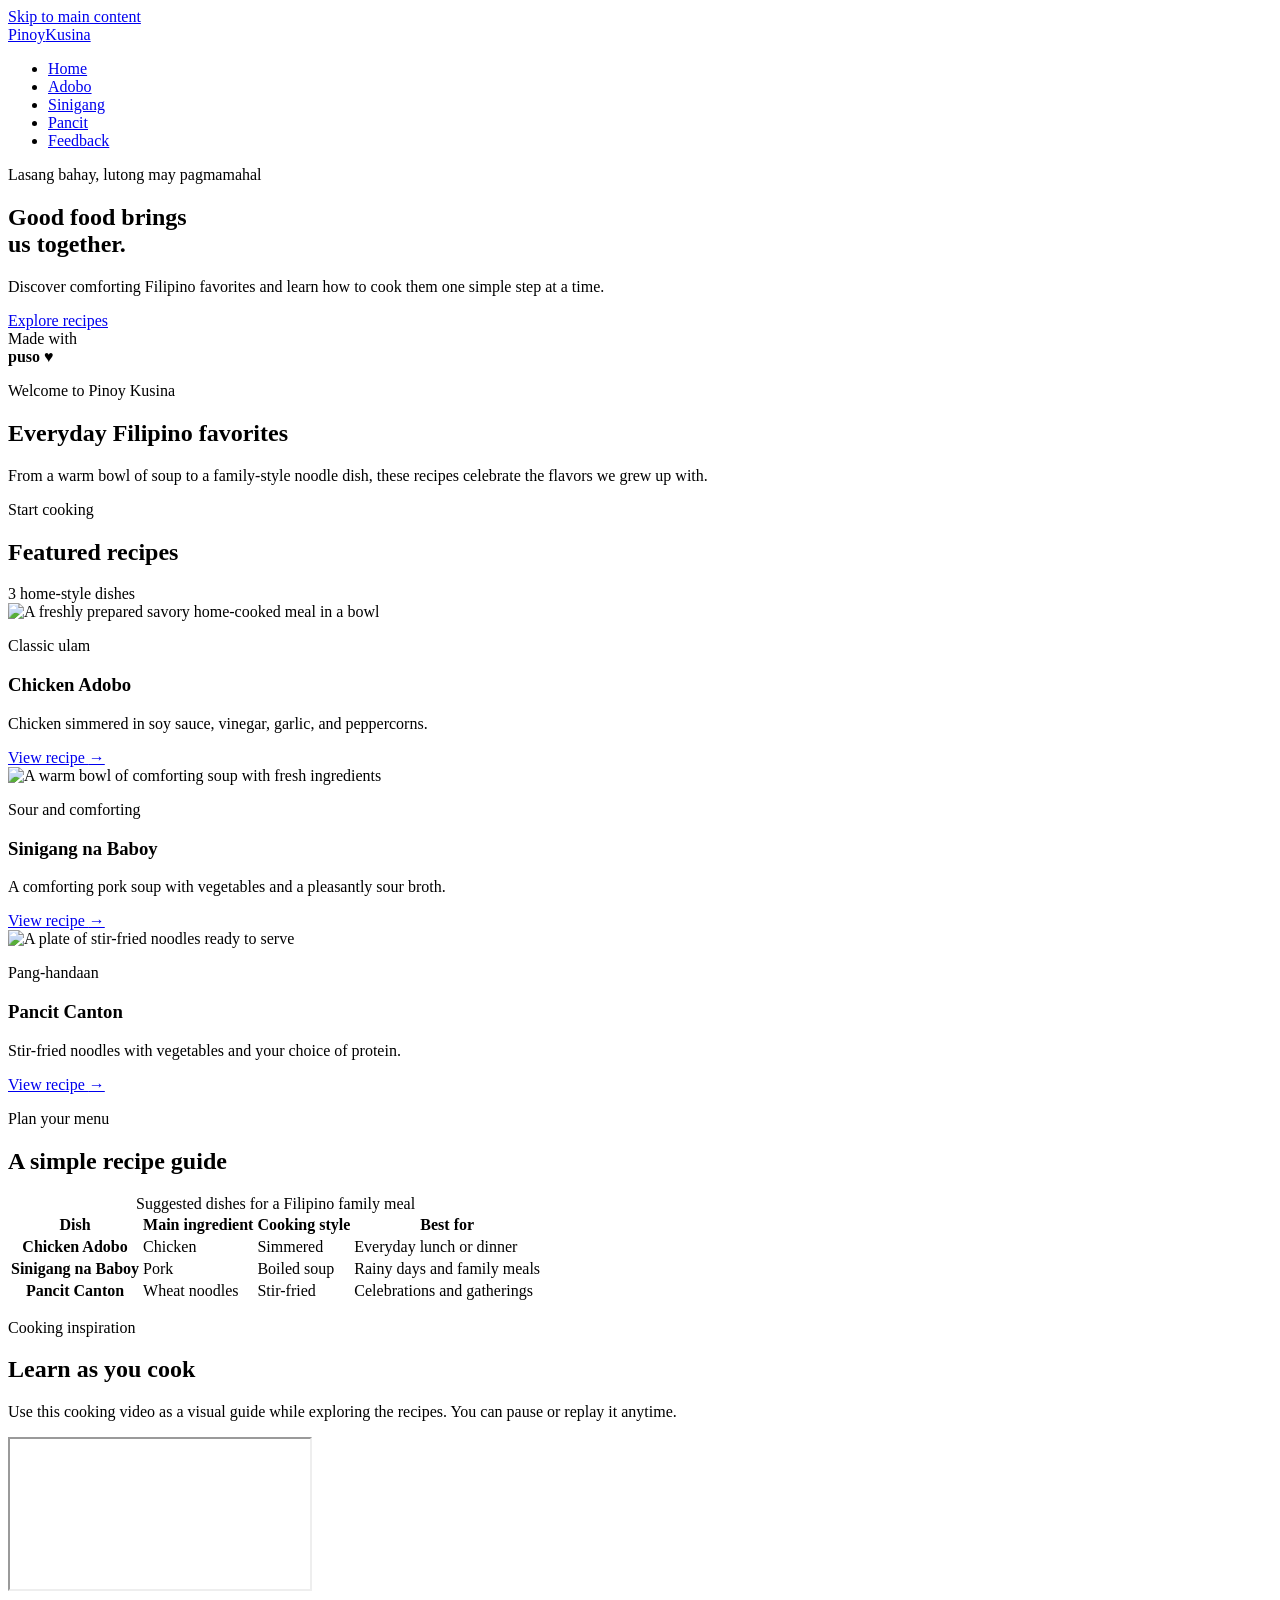
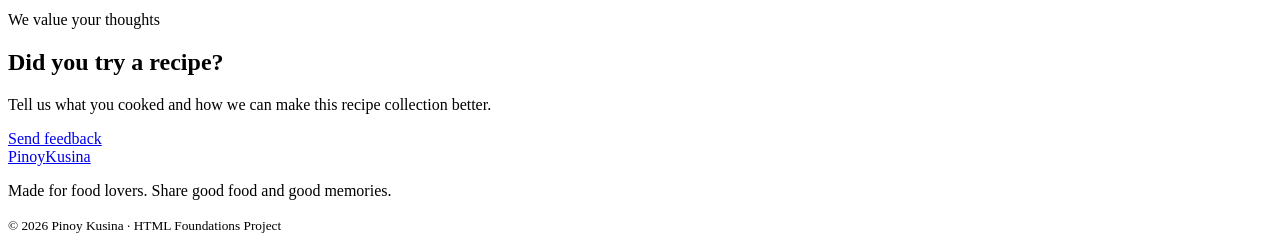
==== index.html @ 002c3630 "Build Filipino Recipes homepage" ====
<!DOCTYPE html>
<html lang="en">
<head>
  <meta charset="UTF-8">
  <meta name="viewport" content="width=device-width, initial-scale=1.0">
  <meta name="description" content="Explore simple Filipino recipes, cooking tips, and meals to share with family.">
  <title>Pinoy Kusina | Filipino Recipes</title>
  <link rel="stylesheet" href="styles.css">
</head>
<body>
  <a class="skip-link" href="#main-content">Skip to main content</a>
  <header class="site-header">
    <div class="header-inner">
      <a class="brand" href="index.html" aria-label="Pinoy Kusina home">Pinoy<span>Kusina</span></a>
      <nav aria-label="Main navigation">
        <ul class="nav-list">
          <li><a aria-current="page" href="index.html">Home</a></li>
          <li><a href="recipes/chicken-adobo.html">Adobo</a></li>
          <li><a href="recipes/sinigang.html">Sinigang</a></li>
          <li><a href="recipes/pancit-canton.html">Pancit</a></li>
          <li><a href="feedback.html">Feedback</a></li>
        </ul>
      </nav>
    </div>
  </header>

  <main id="main-content">
    <section class="hero">
      <div class="hero-content">
        <p class="eyebrow">Lasang bahay, lutong may pagmamahal</p>
        <h1>Good food brings<br>us <span>together.</span></h1>
        <p>Discover comforting Filipino favorites and learn how to cook them one simple step at a time.</p>
        <a class="button" href="#recipes">Explore recipes</a>
      </div>
      <div class="hero-note" aria-label="A little reminder">Made with<br><strong> puso ♥</strong></div>
    </section>

    <section class="section intro">
      <p class="eyebrow">Welcome to Pinoy Kusina</p>
      <h2>Everyday Filipino favorites</h2>
      <p class="section-lead">From a warm bowl of soup to a family-style noodle dish, these recipes celebrate the flavors we grew up with.</p>
    </section>

    <section class="section recipe-section" id="recipes">
      <div class="section-heading">
        <div><p class="eyebrow">Start cooking</p><h2>Featured recipes</h2></div>
        <span class="small-note">3 home-style dishes</span>
      </div>
      <div class="recipe-grid">
        <article class="recipe-card">
          <img src="https://images.unsplash.com/photo-1547592180-85f173990554?auto=format&fit=crop&w=900&q=85" alt="A freshly prepared savory home-cooked meal in a bowl">
          <div class="card-body"><p class="card-tag">Classic ulam</p><h3>Chicken Adobo</h3><p>Chicken simmered in soy sauce, vinegar, garlic, and peppercorns.</p><a class="text-link" href="recipes/chicken-adobo.html">View recipe <span aria-hidden="true">→</span></a></div>
        </article>
        <article class="recipe-card">
          <img src="https://images.unsplash.com/photo-1547592180-86f5b5b6e8c5?auto=format&fit=crop&w=900&q=85" alt="A warm bowl of comforting soup with fresh ingredients">
          <div class="card-body"><p class="card-tag">Sour and comforting</p><h3>Sinigang na Baboy</h3><p>A comforting pork soup with vegetables and a pleasantly sour broth.</p><a class="text-link" href="recipes/sinigang.html">View recipe <span aria-hidden="true">→</span></a></div>
        </article>
        <article class="recipe-card">
          <img src="https://images.unsplash.com/photo-1569718212165-3a8278d5f624?auto=format&fit=crop&w=900&q=85" alt="A plate of stir-fried noodles ready to serve">
          <div class="card-body"><p class="card-tag">Pang-handaan</p><h3>Pancit Canton</h3><p>Stir-fried noodles with vegetables and your choice of protein.</p><a class="text-link" href="recipes/pancit-canton.html">View recipe <span aria-hidden="true">→</span></a></div>
        </article>
      </div>
    </section>

    <section class="section meal-plan">
      <div class="section-heading"><div><p class="eyebrow">Plan your menu</p><h2>A simple recipe guide</h2></div></div>
      <div class="table-wrap">
        <table>
          <caption>Suggested dishes for a Filipino family meal</caption>
          <thead><tr><th scope="col">Dish</th><th scope="col">Main ingredient</th><th scope="col">Cooking style</th><th scope="col">Best for</th></tr></thead>
          <tbody>
            <tr><th scope="row">Chicken Adobo</th><td>Chicken</td><td>Simmered</td><td>Everyday lunch or dinner</td></tr>
            <tr><th scope="row">Sinigang na Baboy</th><td>Pork</td><td>Boiled soup</td><td>Rainy days and family meals</td></tr>
            <tr><th scope="row">Pancit Canton</th><td>Wheat noodles</td><td>Stir-fried</td><td>Celebrations and gatherings</td></tr>
          </tbody>
        </table>
      </div>
    </section>

    <section class="section video-section">
      <div><p class="eyebrow">Cooking inspiration</p><h2>Learn as you cook</h2><p class="section-lead">Use this cooking video as a visual guide while exploring the recipes. You can pause or replay it anytime.</p></div>
      <div class="video-frame">
        <iframe src="https://www.youtube-nocookie.com/embed/2s5Q6W8n7J0" title="Filipino home cooking video" loading="lazy" referrerpolicy="strict-origin-when-cross-origin" allow="accelerometer; autoplay; clipboard-write; encrypted-media; gyroscope; picture-in-picture; web-share" allowfullscreen></iframe>
      </div>
    </section>

    <section class="feedback-banner">
      <div><p class="eyebrow">We value your thoughts</p><h2>Did you try a recipe?</h2><p>Tell us what you cooked and how we can make this recipe collection better.</p></div>
      <a class="button button-light" href="feedback.html">Send feedback</a>
    </section>
  </main>

  <footer class="site-footer"><a class="brand brand-footer" href="index.html">Pinoy<span>Kusina</span></a><p>Made for food lovers. Share good food and good memories.</p><small>© 2026 Pinoy Kusina · HTML Foundations Project</small></footer>
</body>
</html>
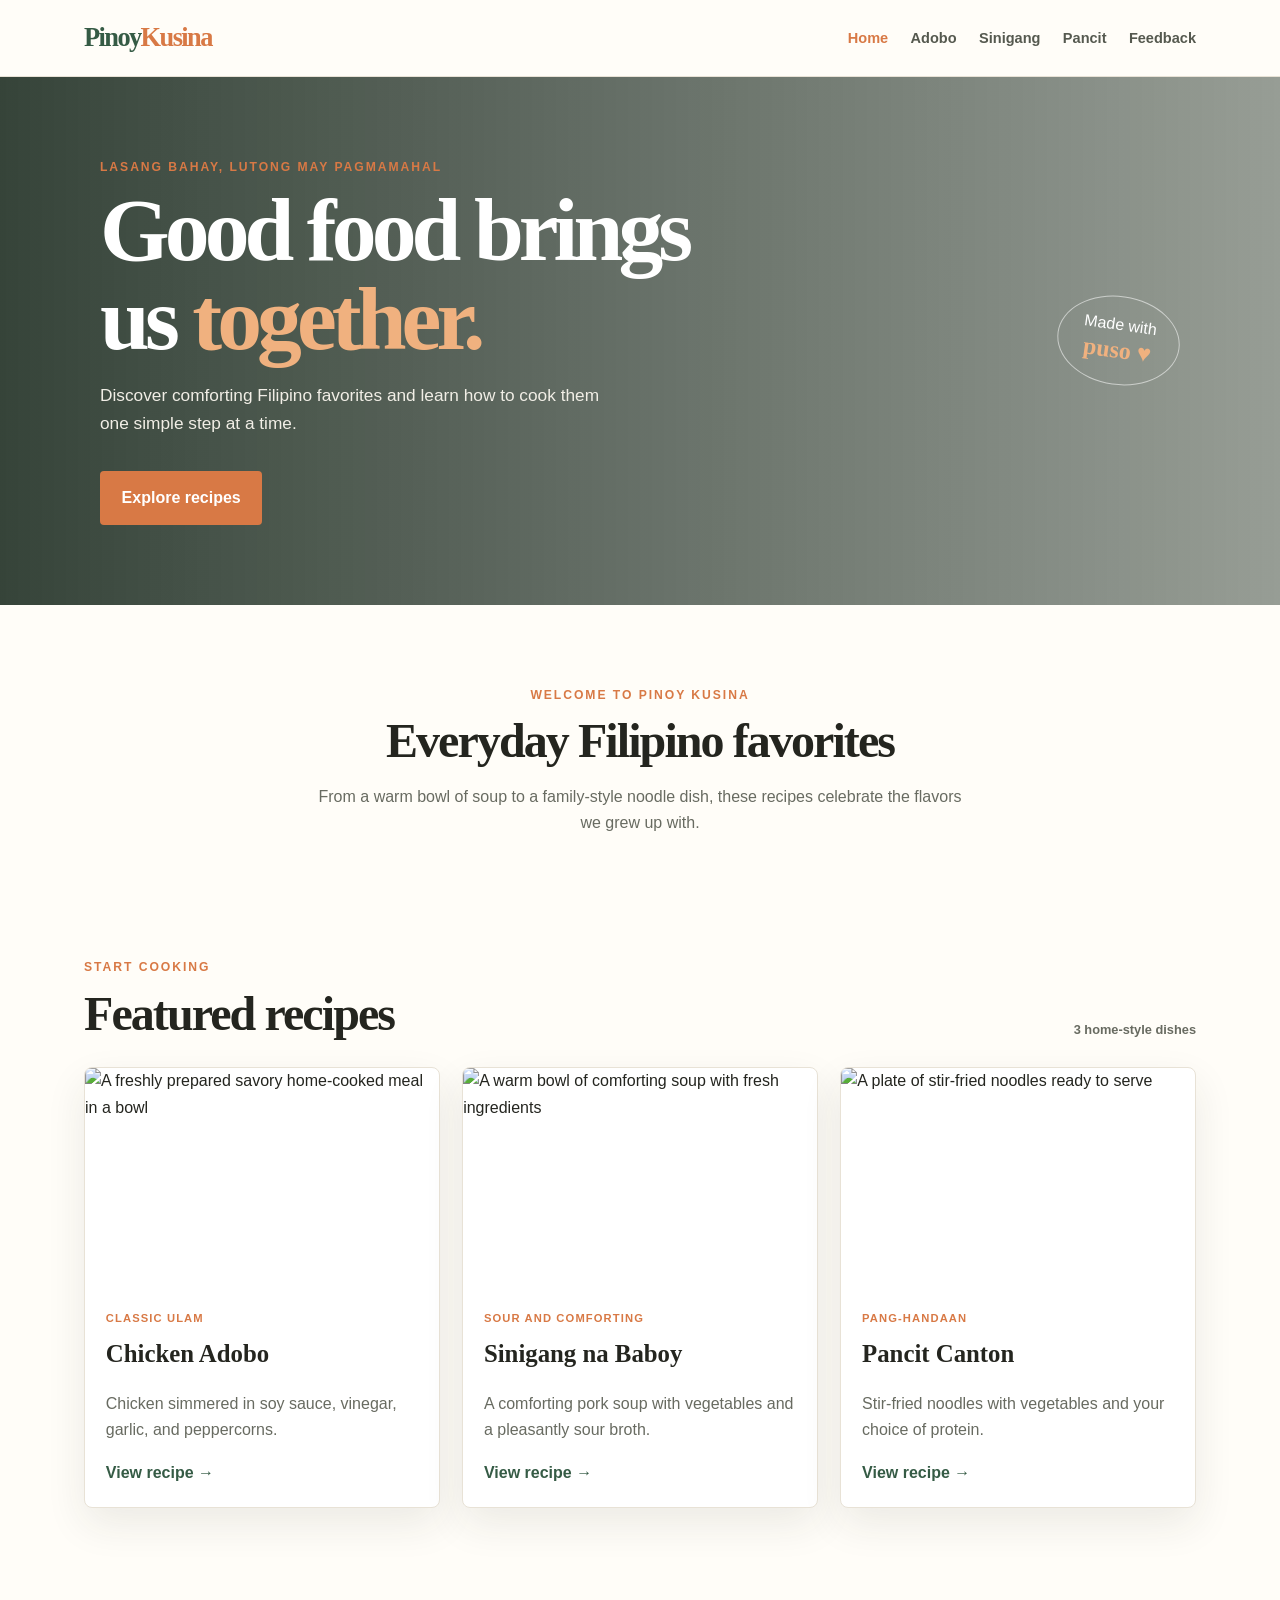
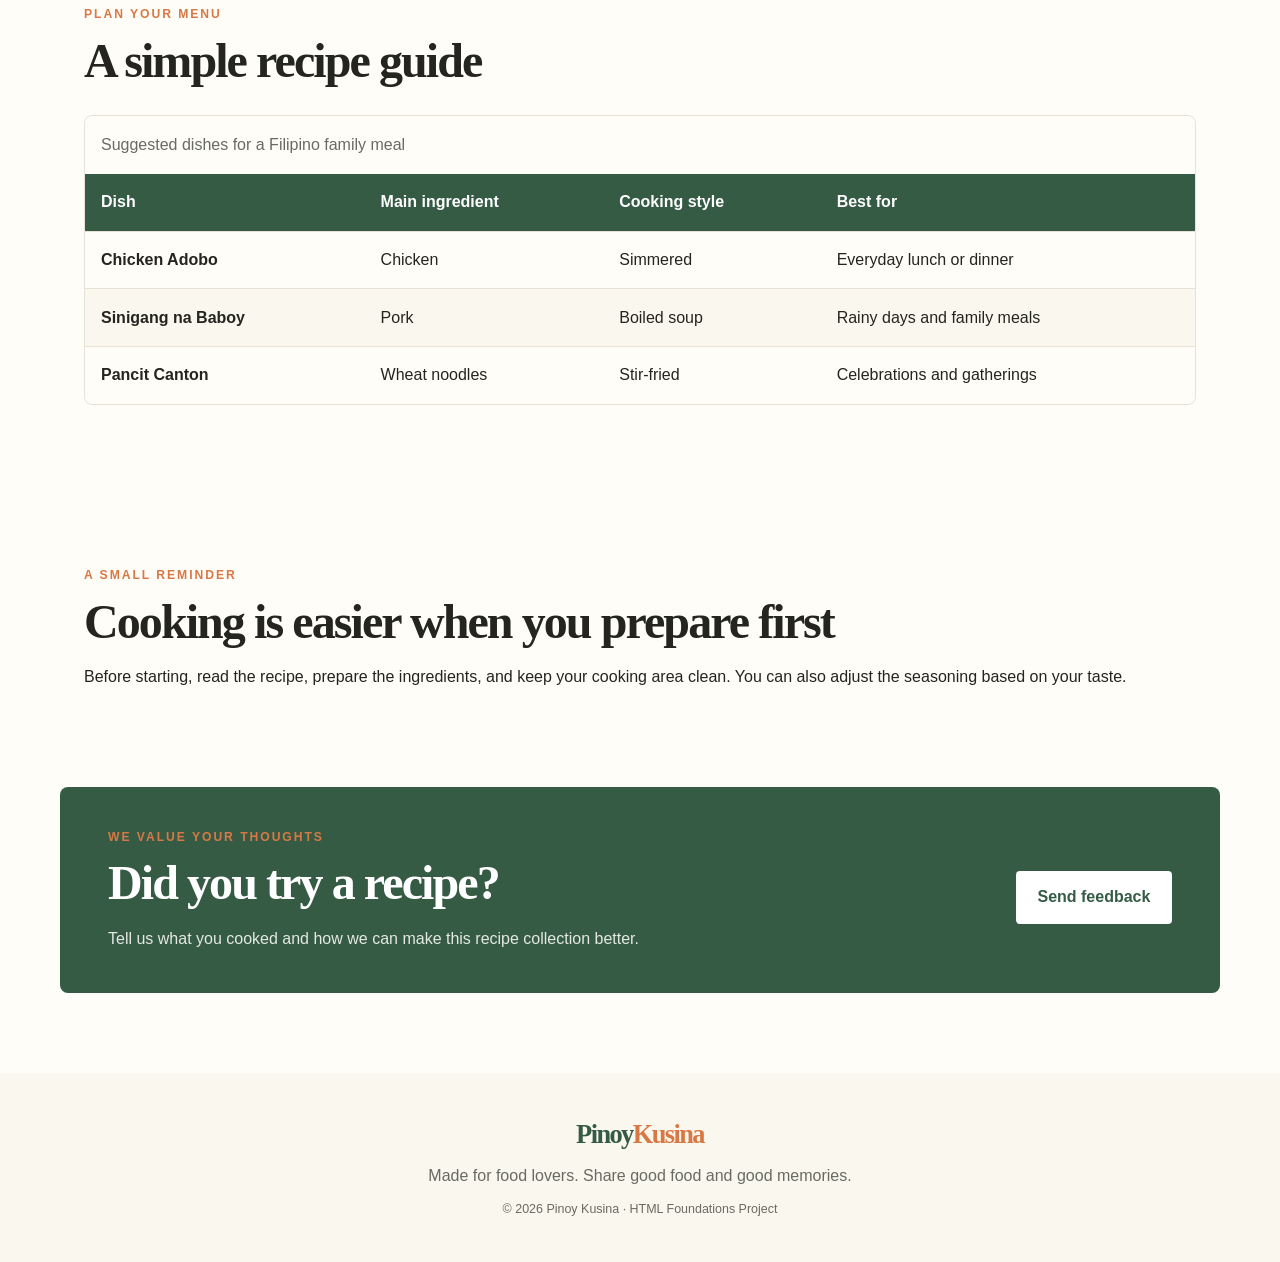
==== commit 3888efff: "Remove embedded video and simplify homepage" ====
--- a/index.html
+++ b/index.html
@@ -77,11 +77,10 @@
       </div>
     </section>
 
-    <section class="section video-section">
-      <div><p class="eyebrow">Cooking inspiration</p><h2>Learn as you cook</h2><p class="section-lead">Use this cooking video as a visual guide while exploring the recipes. You can pause or replay it anytime.</p></div>
-      <div class="video-frame">
-        <iframe src="https://www.youtube-nocookie.com/embed/2s5Q6W8n7J0" title="Filipino home cooking video" loading="lazy" referrerpolicy="strict-origin-when-cross-origin" allow="accelerometer; autoplay; clipboard-write; encrypted-media; gyroscope; picture-in-picture; web-share" allowfullscreen></iframe>
-      </div>
+    <section class="section kitchen-note">
+      <p class="eyebrow">A small reminder</p>
+      <h2>Cooking is easier when you prepare first</h2>
+      <p>Before starting, read the recipe, prepare the ingredients, and keep your cooking area clean. You can also adjust the seasoning based on your taste.</p>
     </section>
 
     <section class="feedback-banner">
--- a/styles.css
+++ b/styles.css
@@ -0,0 +1,113 @@
+:root {
+  --ink: #24251f;
+  --muted: #686b61;
+  --cream: #faf7ef;
+  --paper: #fffdf8;
+  --green: #355b45;
+  --green-dark: #244331;
+  --orange: #d87945;
+  --line: #e8e2d6;
+  --shadow: 0 16px 40px rgba(39, 45, 34, .09);
+}
+* { box-sizing: border-box; }
+html { scroll-behavior: smooth; }
+body { margin: 0; color: var(--ink); background: var(--paper); font-family: Arial, Helvetica, sans-serif; line-height: 1.65; }
+img { display: block; max-width: 100%; }
+a { color: inherit; }
+a:focus-visible, button:focus-visible, input:focus-visible, textarea:focus-visible, select:focus-visible { outline: 3px solid var(--orange); outline-offset: 3px; }
+.skip-link { position: absolute; left: -9999px; top: 1rem; z-index: 20; background: white; padding: .7rem 1rem; }
+.skip-link:focus { left: 1rem; }
+.site-header { background: rgba(255,253,248,.96); border-bottom: 1px solid var(--line); }
+.header-inner { max-width: 1160px; margin: auto; padding: 1rem 1.5rem; display: flex; align-items: center; justify-content: space-between; gap: 2rem; }
+.brand { color: var(--green); font-family: Georgia, serif; font-size: 1.65rem; font-weight: 700; text-decoration: none; letter-spacing: -.06em; white-space: nowrap; }
+.brand span { color: var(--orange); }
+.nav-list { display: flex; flex-wrap: wrap; gap: 1.4rem; list-style: none; margin: 0; padding: 0; }
+.nav-list a { text-decoration: none; color: #55594f; font-size: .91rem; font-weight: 700; }
+.nav-list a:hover, .nav-list a[aria-current="page"] { color: var(--orange); }
+.hero { min-height: 510px; padding: 5rem max(1.5rem, calc((100% - 1080px)/2)); display: flex; align-items: center; justify-content: space-between; gap: 2rem; background: linear-gradient(90deg, rgba(24,40,29,.87), rgba(24,40,29,.45)), url('https://images.unsplash.com/photo-1547592180-85f173990554?auto=format&fit=crop&w=1800&q=90') center/cover; color: white; }
+.hero-content { max-width: 650px; }
+.eyebrow { margin: 0 0 .6rem; color: var(--orange); font-size: .76rem; font-weight: 800; letter-spacing: .16em; text-transform: uppercase; }
+.hero h1 { margin: 0 0 1rem; font-family: Georgia, serif; font-size: clamp(3rem, 7vw, 5.7rem); line-height: .99; letter-spacing: -.055em; }
+.hero h1 span { color: #f0b17f; }
+.hero-content > p:not(.eyebrow) { max-width: 510px; color: #f1eee6; font-size: 1.08rem; }
+.button { display: inline-block; margin-top: 1rem; padding: .85rem 1.35rem; border: 0; border-radius: 4px; background: var(--orange); color: white; font-weight: 800; text-decoration: none; cursor: pointer; }
+.button:hover { background: #bd6235; }
+.hero-note { padding: 1.1rem 1.5rem; border: 1px solid rgba(255,255,255,.55); border-radius: 50%; text-align: center; transform: rotate(8deg); line-height: 1.3; }
+.hero-note strong { color: #f0b17f; font-family: Georgia, serif; font-size: 1.5rem; }
+.section { max-width: 1160px; margin: auto; padding: 5rem 1.5rem; }
+.intro { max-width: 820px; text-align: center; padding-bottom: 2.5rem; }
+h2 { margin: 0; font-family: Georgia, serif; font-size: clamp(2rem, 4vw, 3rem); line-height: 1.12; letter-spacing: -.04em; }
+.section-lead { max-width: 650px; margin: 1rem auto 0; color: var(--muted); }
+.section-heading { display: flex; align-items: end; justify-content: space-between; gap: 1rem; margin-bottom: 1.7rem; }
+.small-note, .card-tag { color: var(--muted); font-size: .8rem; font-weight: 700; }
+.recipe-grid { display: grid; grid-template-columns: repeat(3, 1fr); gap: 1.4rem; }
+.recipe-card { overflow: hidden; background: white; border: 1px solid var(--line); border-radius: 8px; box-shadow: var(--shadow); }
+.recipe-card img { width: 100%; height: 220px; object-fit: cover; }
+.card-body { padding: 1.3rem; }
+.card-tag { margin: 0 0 .4rem; color: var(--orange); text-transform: uppercase; letter-spacing: .1em; font-size: .7rem; }
+.card-body h3 { margin: 0; font-family: Georgia, serif; font-size: 1.55rem; }
+.card-body p:not(.card-tag) { color: var(--muted); min-height: 3.2em; }
+.text-link { color: var(--green); font-weight: 800; text-decoration: none; }
+.text-link:hover { color: var(--orange); }
+.meal-plan { padding-top: 1rem; }
+.table-wrap { overflow-x: auto; margin-top: 1.5rem; border: 1px solid var(--line); border-radius: 8px; }
+table { width: 100%; border-collapse: collapse; text-align: left; }
+caption { padding: 1rem; color: var(--muted); text-align: left; }
+th, td { padding: .95rem 1rem; border-top: 1px solid var(--line); }
+thead th { background: var(--green); color: white; border: 0; }
+tbody th { font-weight: 700; }
+tbody tr:nth-child(even) { background: var(--cream); }
+.video-section { display: grid; grid-template-columns: .8fr 1.2fr; align-items: center; gap: 3rem; padding-top: 2rem; }
+.video-section .section-lead { margin-left: 0; }
+.video-frame { overflow: hidden; aspect-ratio: 16/9; border-radius: 8px; background: #222; box-shadow: var(--shadow); }
+.video-frame iframe { width: 100%; height: 100%; border: 0; }
+.feedback-banner { max-width: 1160px; margin: 0 auto 5rem; padding: 2.5rem 3rem; display: flex; align-items: center; justify-content: space-between; gap: 2rem; background: var(--green); color: white; border-radius: 8px; }
+.feedback-banner p:not(.eyebrow) { margin-bottom: 0; color: #e4e9e1; }
+.button-light { background: white; color: var(--green); white-space: nowrap; }
+.button-light:hover { background: var(--cream); color: var(--green-dark); }
+.site-footer { padding: 2.5rem 1.5rem; text-align: center; background: var(--cream); color: var(--muted); }
+.brand-footer { display: inline-block; }
+.site-footer p { margin: .4rem 0; }
+.site-footer small { font-size: .78rem; }
+.page-hero { padding: 4rem 1.5rem; text-align: center; background: var(--cream); }
+.page-hero h1 { margin: 0; font-family: Georgia, serif; font-size: clamp(2.6rem, 6vw, 4.4rem); letter-spacing: -.05em; }
+.page-hero p:last-child { max-width: 620px; margin: .8rem auto 0; color: var(--muted); }
+.recipe-layout { display: grid; grid-template-columns: minmax(0, 1.35fr) minmax(260px, .65fr); gap: 3rem; align-items: start; }
+.recipe-photo { width: 100%; max-height: 430px; object-fit: cover; border-radius: 8px; }
+.recipe-content h2 { margin: 2rem 0 1rem; font-size: 2rem; }
+.recipe-content p, .recipe-content li { color: #55594f; }
+.recipe-content li { margin-bottom: .55rem; padding-left: .2rem; }
+.recipe-aside { padding: 1.5rem; background: var(--cream); border-radius: 8px; }
+.recipe-aside h2 { font-size: 1.5rem; }
+.recipe-aside p { color: var(--muted); }
+.recipe-meta { display: grid; grid-template-columns: repeat(3, 1fr); gap: .7rem; margin: 1.3rem 0; }
+.meta-item { padding: .8rem; background: var(--cream); border-radius: 6px; text-align: center; }
+.meta-item strong { display: block; color: var(--green); font-size: 1.15rem; }
+.meta-item span { color: var(--muted); font-size: .75rem; }
+.form-card { max-width: 720px; margin: auto; padding: 2rem; background: white; border: 1px solid var(--line); border-radius: 8px; box-shadow: var(--shadow); }
+.form-group { margin-bottom: 1.2rem; }
+.form-group label, .form-group legend { display: block; margin-bottom: .45rem; font-weight: 700; }
+.form-group input, .form-group select, .form-group textarea { width: 100%; padding: .8rem; border: 1px solid #cfc9bd; border-radius: 4px; font: inherit; background: #fffefa; }
+.form-group textarea { min-height: 130px; resize: vertical; }
+.form-group fieldset { padding: 1rem; border: 1px solid var(--line); border-radius: 6px; }
+.form-group fieldset label { display: inline-flex; align-items: center; gap: .45rem; margin: .35rem 1rem .35rem 0; font-weight: 400; }
+.form-group input[type="radio"], .form-group input[type="checkbox"] { width: auto; }
+.form-note { color: var(--muted); font-size: .9rem; }
+@media (max-width: 800px) {
+  .header-inner { align-items: flex-start; flex-direction: column; gap: .7rem; }
+  .nav-list { gap: .8rem 1rem; }
+  .hero { min-height: 430px; }
+  .hero-note { display: none; }
+  .recipe-grid { grid-template-columns: 1fr 1fr; }
+  .video-section, .recipe-layout { grid-template-columns: 1fr; gap: 1.5rem; }
+  .feedback-banner { margin: 0 1rem 3rem; padding: 2rem; }
+}
+@media (max-width: 540px) {
+  .recipe-grid { grid-template-columns: 1fr; }
+  .recipe-card img { height: 230px; }
+  .section { padding: 3.5rem 1.1rem; }
+  .hero { padding: 4rem 1.2rem; }
+  .feedback-banner { align-items: flex-start; flex-direction: column; }
+  .form-card { padding: 1.2rem; }
+  .recipe-meta { grid-template-columns: 1fr 1fr 1fr; }
+}
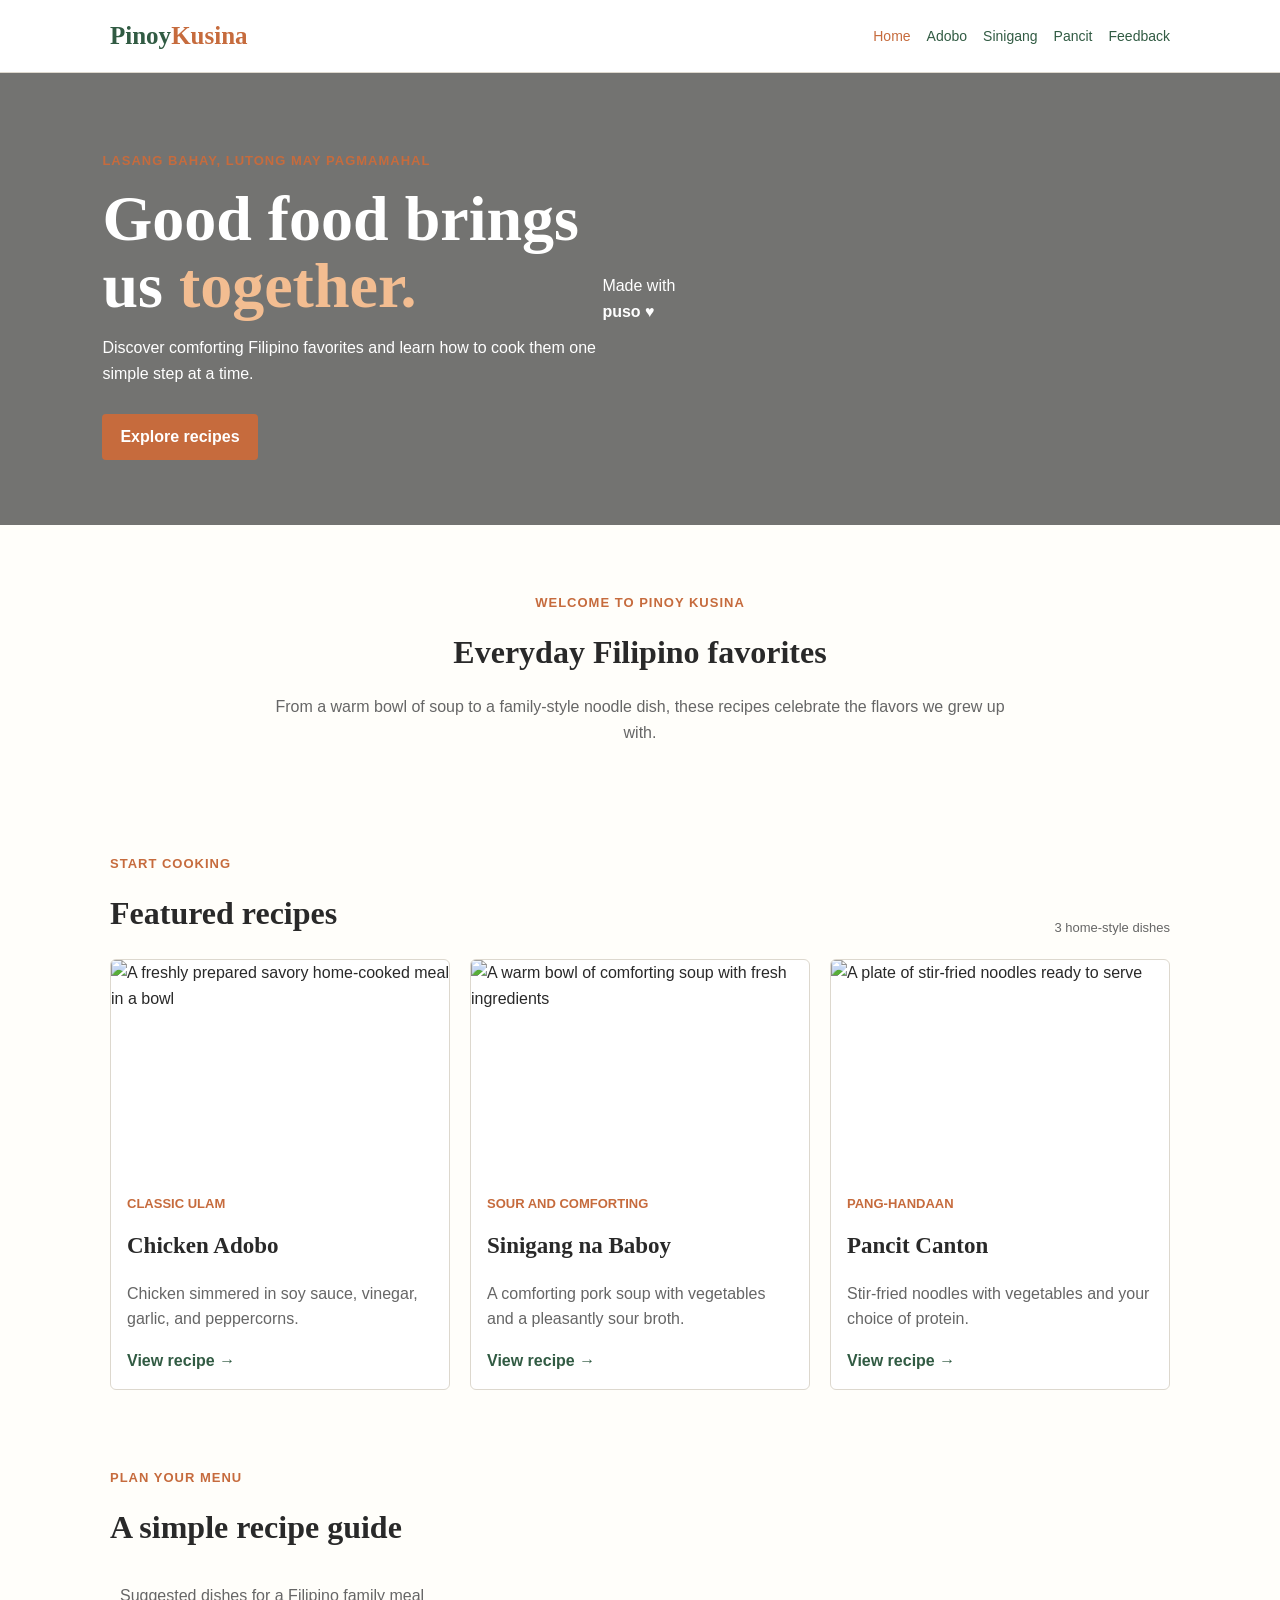
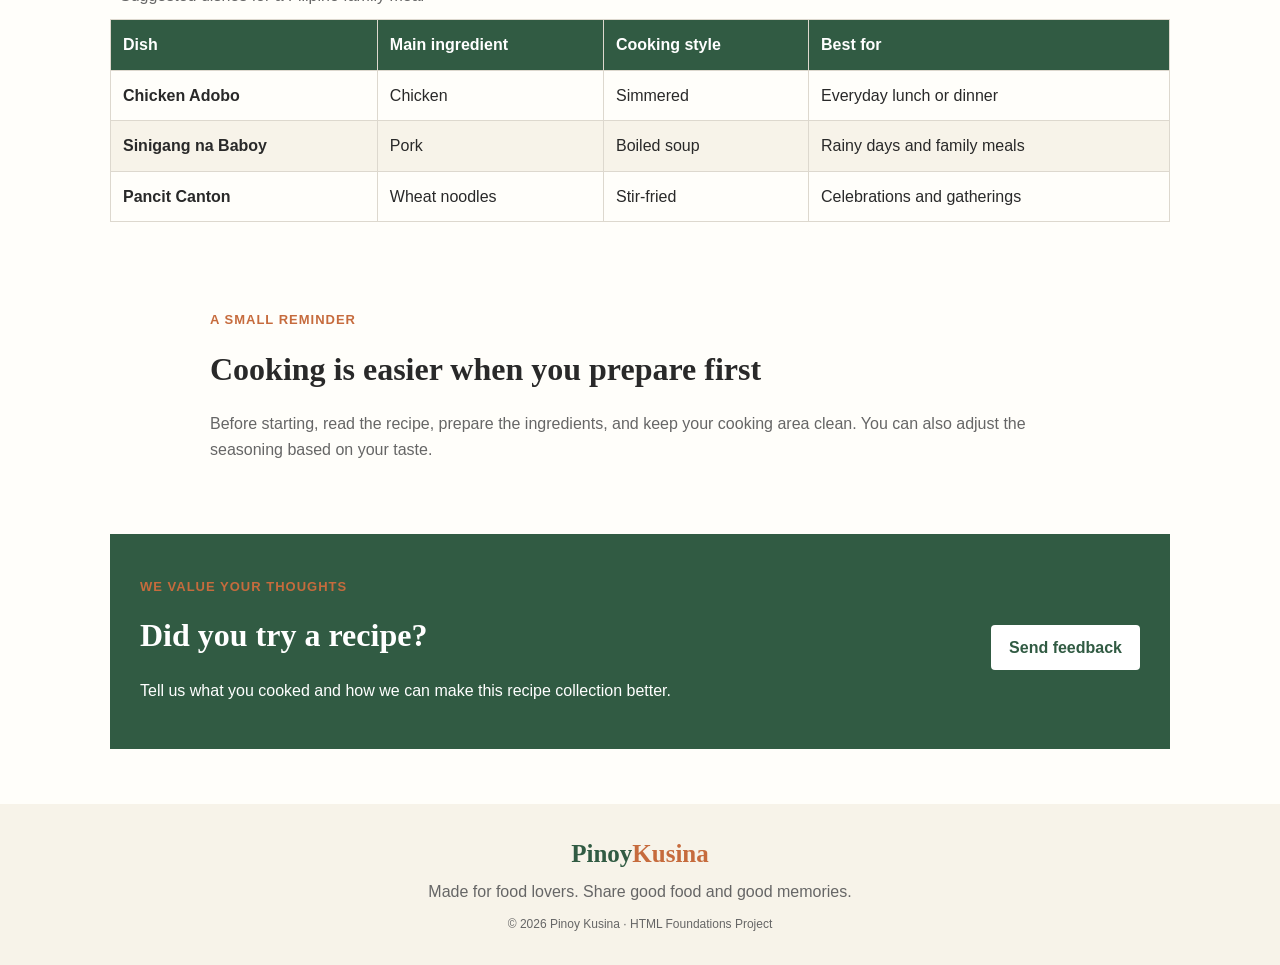
==== commit 25dcb089: "Add a Sinigang na Baboy photo to recipe card" ====
--- a/index.html
+++ b/index.html
@@ -52,7 +52,7 @@
           <div class="card-body"><p class="card-tag">Classic ulam</p><h3>Chicken Adobo</h3><p>Chicken simmered in soy sauce, vinegar, garlic, and peppercorns.</p><a class="text-link" href="recipes/chicken-adobo.html">View recipe <span aria-hidden="true">→</span></a></div>
         </article>
         <article class="recipe-card">
-          <img src="https://images.unsplash.com/photo-1547592180-86f5b5b6e8c5?auto=format&fit=crop&w=900&q=85" alt="A warm bowl of comforting soup with fresh ingredients">
+          <img src="https://commons.wikimedia.org/wiki/Special:FilePath/Sinigang_na_baboy.jpg" alt="A warm bowl of comforting soup with fresh ingredients">
           <div class="card-body"><p class="card-tag">Sour and comforting</p><h3>Sinigang na Baboy</h3><p>A comforting pork soup with vegetables and a pleasantly sour broth.</p><a class="text-link" href="recipes/sinigang.html">View recipe <span aria-hidden="true">→</span></a></div>
         </article>
         <article class="recipe-card">
--- a/styles.css
+++ b/styles.css
@@ -1,113 +1,98 @@
 :root {
-  --ink: #24251f;
-  --muted: #686b61;
-  --cream: #faf7ef;
-  --paper: #fffdf8;
-  --green: #355b45;
-  --green-dark: #244331;
-  --orange: #d87945;
-  --line: #e8e2d6;
-  --shadow: 0 16px 40px rgba(39, 45, 34, .09);
+  --green: #315b43;
+  --orange: #c66b3d;
+  --cream: #f7f3e9;
+  --text: #292929;
+  --muted: #666;
+  --line: #ddd8ce;
 }
 * { box-sizing: border-box; }
-html { scroll-behavior: smooth; }
-body { margin: 0; color: var(--ink); background: var(--paper); font-family: Arial, Helvetica, sans-serif; line-height: 1.65; }
-img { display: block; max-width: 100%; }
-a { color: inherit; }
-a:focus-visible, button:focus-visible, input:focus-visible, textarea:focus-visible, select:focus-visible { outline: 3px solid var(--orange); outline-offset: 3px; }
-.skip-link { position: absolute; left: -9999px; top: 1rem; z-index: 20; background: white; padding: .7rem 1rem; }
-.skip-link:focus { left: 1rem; }
-.site-header { background: rgba(255,253,248,.96); border-bottom: 1px solid var(--line); }
-.header-inner { max-width: 1160px; margin: auto; padding: 1rem 1.5rem; display: flex; align-items: center; justify-content: space-between; gap: 2rem; }
-.brand { color: var(--green); font-family: Georgia, serif; font-size: 1.65rem; font-weight: 700; text-decoration: none; letter-spacing: -.06em; white-space: nowrap; }
+body { margin: 0; background: #fffefa; color: var(--text); font-family: Arial, Helvetica, sans-serif; line-height: 1.6; }
+img { max-width: 100%; display: block; }
+a { color: var(--green); }
+a:focus-visible, input:focus-visible, textarea:focus-visible, select:focus-visible, button:focus-visible { outline: 3px solid var(--orange); outline-offset: 3px; }
+.skip-link { position: absolute; left: -9999px; top: 10px; padding: 10px; background: white; }
+.skip-link:focus { left: 10px; }
+.site-header { background: white; border-bottom: 1px solid var(--line); }
+.header-inner { max-width: 1100px; margin: auto; padding: 16px 20px; display: flex; justify-content: space-between; align-items: center; gap: 20px; }
+.brand { color: var(--green); font-family: Georgia, serif; font-size: 25px; font-weight: bold; text-decoration: none; }
 .brand span { color: var(--orange); }
-.nav-list { display: flex; flex-wrap: wrap; gap: 1.4rem; list-style: none; margin: 0; padding: 0; }
-.nav-list a { text-decoration: none; color: #55594f; font-size: .91rem; font-weight: 700; }
+.nav-list { display: flex; flex-wrap: wrap; gap: 16px; list-style: none; padding: 0; margin: 0; }
+.nav-list a { text-decoration: none; font-size: 14px; }
 .nav-list a:hover, .nav-list a[aria-current="page"] { color: var(--orange); }
-.hero { min-height: 510px; padding: 5rem max(1.5rem, calc((100% - 1080px)/2)); display: flex; align-items: center; justify-content: space-between; gap: 2rem; background: linear-gradient(90deg, rgba(24,40,29,.87), rgba(24,40,29,.45)), url('https://images.unsplash.com/photo-1547592180-85f173990554?auto=format&fit=crop&w=1800&q=90') center/cover; color: white; }
-.hero-content { max-width: 650px; }
-.eyebrow { margin: 0 0 .6rem; color: var(--orange); font-size: .76rem; font-weight: 800; letter-spacing: .16em; text-transform: uppercase; }
-.hero h1 { margin: 0 0 1rem; font-family: Georgia, serif; font-size: clamp(3rem, 7vw, 5.7rem); line-height: .99; letter-spacing: -.055em; }
-.hero h1 span { color: #f0b17f; }
-.hero-content > p:not(.eyebrow) { max-width: 510px; color: #f1eee6; font-size: 1.08rem; }
-.button { display: inline-block; margin-top: 1rem; padding: .85rem 1.35rem; border: 0; border-radius: 4px; background: var(--orange); color: white; font-weight: 800; text-decoration: none; cursor: pointer; }
-.button:hover { background: #bd6235; }
-.hero-note { padding: 1.1rem 1.5rem; border: 1px solid rgba(255,255,255,.55); border-radius: 50%; text-align: center; transform: rotate(8deg); line-height: 1.3; }
-.hero-note strong { color: #f0b17f; font-family: Georgia, serif; font-size: 1.5rem; }
-.section { max-width: 1160px; margin: auto; padding: 5rem 1.5rem; }
-.intro { max-width: 820px; text-align: center; padding-bottom: 2.5rem; }
-h2 { margin: 0; font-family: Georgia, serif; font-size: clamp(2rem, 4vw, 3rem); line-height: 1.12; letter-spacing: -.04em; }
-.section-lead { max-width: 650px; margin: 1rem auto 0; color: var(--muted); }
-.section-heading { display: flex; align-items: end; justify-content: space-between; gap: 1rem; margin-bottom: 1.7rem; }
-.small-note, .card-tag { color: var(--muted); font-size: .8rem; font-weight: 700; }
-.recipe-grid { display: grid; grid-template-columns: repeat(3, 1fr); gap: 1.4rem; }
-.recipe-card { overflow: hidden; background: white; border: 1px solid var(--line); border-radius: 8px; box-shadow: var(--shadow); }
-.recipe-card img { width: 100%; height: 220px; object-fit: cover; }
-.card-body { padding: 1.3rem; }
-.card-tag { margin: 0 0 .4rem; color: var(--orange); text-transform: uppercase; letter-spacing: .1em; font-size: .7rem; }
-.card-body h3 { margin: 0; font-family: Georgia, serif; font-size: 1.55rem; }
-.card-body p:not(.card-tag) { color: var(--muted); min-height: 3.2em; }
-.text-link { color: var(--green); font-weight: 800; text-decoration: none; }
+.hero { min-height: 390px; padding: 65px 8%; display: flex; align-items: center; background: linear-gradient(rgba(0,0,0,.55), rgba(0,0,0,.55)), url('https://images.unsplash.com/photo-1547592180-85f173990554?auto=format&fit=crop&w=1500&q=85') center/cover; color: white; }
+.hero-content { max-width: 620px; }
+.eyebrow { color: var(--orange); font-size: 13px; font-weight: bold; letter-spacing: 1px; text-transform: uppercase; }
+.hero h1 { margin: 8px 0; font-family: Georgia, serif; font-size: clamp(38px, 6vw, 64px); line-height: 1.05; }
+.hero h1 span { color: #f3bd91; }
+.hero-content > p:not(.eyebrow) { max-width: 500px; }
+.button { display: inline-block; margin-top: 12px; padding: 10px 18px; border: 0; border-radius: 4px; background: var(--orange); color: white; font-weight: bold; text-decoration: none; cursor: pointer; }
+.button:hover { background: #a9542e; }
+.section { max-width: 1100px; margin: auto; padding: 55px 20px; }
+.intro { max-width: 780px; text-align: center; padding-bottom: 25px; }
+h2 { margin: 0; font-family: Georgia, serif; font-size: 32px; }
+.section-lead { color: var(--muted); }
+.section-heading { display: flex; justify-content: space-between; align-items: end; gap: 15px; margin-bottom: 20px; }
+.small-note, .card-tag { color: var(--muted); font-size: 13px; }
+.recipe-grid { display: grid; grid-template-columns: repeat(3, 1fr); gap: 20px; }
+.recipe-card { overflow: hidden; border: 1px solid var(--line); border-radius: 6px; background: white; }
+.recipe-card img { width: 100%; height: 205px; object-fit: cover; }
+.card-body { padding: 16px; }
+.card-tag { color: var(--orange); font-weight: bold; text-transform: uppercase; }
+.card-body h3 { margin: 5px 0; font-family: Georgia, serif; font-size: 23px; }
+.card-body p:not(.card-tag) { color: var(--muted); }
+.text-link { font-weight: bold; text-decoration: none; }
 .text-link:hover { color: var(--orange); }
-.meal-plan { padding-top: 1rem; }
-.table-wrap { overflow-x: auto; margin-top: 1.5rem; border: 1px solid var(--line); border-radius: 8px; }
+.meal-plan { padding-top: 10px; }
+.table-wrap { overflow-x: auto; margin-top: 18px; }
 table { width: 100%; border-collapse: collapse; text-align: left; }
-caption { padding: 1rem; color: var(--muted); text-align: left; }
-th, td { padding: .95rem 1rem; border-top: 1px solid var(--line); }
-thead th { background: var(--green); color: white; border: 0; }
-tbody th { font-weight: 700; }
+caption { padding: 10px; text-align: left; color: var(--muted); }
+th, td { padding: 12px; border: 1px solid var(--line); }
+thead { background: var(--green); color: white; }
 tbody tr:nth-child(even) { background: var(--cream); }
-.video-section { display: grid; grid-template-columns: .8fr 1.2fr; align-items: center; gap: 3rem; padding-top: 2rem; }
-.video-section .section-lead { margin-left: 0; }
-.video-frame { overflow: hidden; aspect-ratio: 16/9; border-radius: 8px; background: #222; box-shadow: var(--shadow); }
-.video-frame iframe { width: 100%; height: 100%; border: 0; }
-.feedback-banner { max-width: 1160px; margin: 0 auto 5rem; padding: 2.5rem 3rem; display: flex; align-items: center; justify-content: space-between; gap: 2rem; background: var(--green); color: white; border-radius: 8px; }
-.feedback-banner p:not(.eyebrow) { margin-bottom: 0; color: #e4e9e1; }
-.button-light { background: white; color: var(--green); white-space: nowrap; }
-.button-light:hover { background: var(--cream); color: var(--green-dark); }
-.site-footer { padding: 2.5rem 1.5rem; text-align: center; background: var(--cream); color: var(--muted); }
+.kitchen-note { max-width: 900px; margin-bottom: 35px; padding-top: 20px; padding-bottom: 20px; }
+.kitchen-note p:last-child { color: var(--muted); }
+.feedback-banner { max-width: 1060px; margin: 0 auto 55px; padding: 30px; display: flex; justify-content: space-between; align-items: center; gap: 20px; background: var(--green); color: white; }
+.feedback-banner p:not(.eyebrow) { color: white; }
+.button-light { background: white; color: var(--green); }
+.button-light:hover { background: var(--cream); color: var(--green); }
+.site-footer { padding: 30px 20px; background: var(--cream); text-align: center; color: var(--muted); }
 .brand-footer { display: inline-block; }
-.site-footer p { margin: .4rem 0; }
-.site-footer small { font-size: .78rem; }
-.page-hero { padding: 4rem 1.5rem; text-align: center; background: var(--cream); }
-.page-hero h1 { margin: 0; font-family: Georgia, serif; font-size: clamp(2.6rem, 6vw, 4.4rem); letter-spacing: -.05em; }
-.page-hero p:last-child { max-width: 620px; margin: .8rem auto 0; color: var(--muted); }
-.recipe-layout { display: grid; grid-template-columns: minmax(0, 1.35fr) minmax(260px, .65fr); gap: 3rem; align-items: start; }
-.recipe-photo { width: 100%; max-height: 430px; object-fit: cover; border-radius: 8px; }
-.recipe-content h2 { margin: 2rem 0 1rem; font-size: 2rem; }
-.recipe-content p, .recipe-content li { color: #55594f; }
-.recipe-content li { margin-bottom: .55rem; padding-left: .2rem; }
-.recipe-aside { padding: 1.5rem; background: var(--cream); border-radius: 8px; }
-.recipe-aside h2 { font-size: 1.5rem; }
+.site-footer p { margin: 5px 0; }
+.site-footer small { font-size: 12px; }
+.page-hero { padding: 45px 20px; background: var(--cream); text-align: center; }
+.page-hero h1 { margin: 5px 0; font-family: Georgia, serif; font-size: clamp(36px, 6vw, 55px); }
+.page-hero p:last-child { max-width: 620px; margin: 10px auto; color: var(--muted); }
+.recipe-layout { display: grid; grid-template-columns: 1.5fr .7fr; gap: 35px; align-items: start; }
+.recipe-photo { width: 100%; max-height: 420px; object-fit: cover; }
+.recipe-content h2 { margin: 25px 0 10px; font-size: 27px; }
+.recipe-content li { margin-bottom: 8px; }
+.recipe-aside { padding: 20px; background: var(--cream); }
+.recipe-aside h2 { font-size: 23px; }
 .recipe-aside p { color: var(--muted); }
-.recipe-meta { display: grid; grid-template-columns: repeat(3, 1fr); gap: .7rem; margin: 1.3rem 0; }
-.meta-item { padding: .8rem; background: var(--cream); border-radius: 6px; text-align: center; }
-.meta-item strong { display: block; color: var(--green); font-size: 1.15rem; }
-.meta-item span { color: var(--muted); font-size: .75rem; }
-.form-card { max-width: 720px; margin: auto; padding: 2rem; background: white; border: 1px solid var(--line); border-radius: 8px; box-shadow: var(--shadow); }
-.form-group { margin-bottom: 1.2rem; }
-.form-group label, .form-group legend { display: block; margin-bottom: .45rem; font-weight: 700; }
-.form-group input, .form-group select, .form-group textarea { width: 100%; padding: .8rem; border: 1px solid #cfc9bd; border-radius: 4px; font: inherit; background: #fffefa; }
-.form-group textarea { min-height: 130px; resize: vertical; }
-.form-group fieldset { padding: 1rem; border: 1px solid var(--line); border-radius: 6px; }
-.form-group fieldset label { display: inline-flex; align-items: center; gap: .45rem; margin: .35rem 1rem .35rem 0; font-weight: 400; }
-.form-group input[type="radio"], .form-group input[type="checkbox"] { width: auto; }
-.form-note { color: var(--muted); font-size: .9rem; }
-@media (max-width: 800px) {
-  .header-inner { align-items: flex-start; flex-direction: column; gap: .7rem; }
-  .nav-list { gap: .8rem 1rem; }
-  .hero { min-height: 430px; }
-  .hero-note { display: none; }
+.recipe-meta { display: grid; grid-template-columns: repeat(3, 1fr); gap: 10px; margin: 18px 0; }
+.meta-item { padding: 10px; background: var(--cream); text-align: center; }
+.meta-item strong, .meta-item span { display: block; }
+.meta-item strong { color: var(--green); }
+.meta-item span { color: var(--muted); font-size: 12px; }
+.form-card { max-width: 700px; margin: auto; padding: 25px; border: 1px solid var(--line); background: white; }
+.form-group { margin-bottom: 18px; }
+.form-group label, .form-group legend { display: block; margin-bottom: 6px; font-weight: bold; }
+.form-group input:not([type="radio"]):not([type="checkbox"]), .form-group select, .form-group textarea { width: 100%; padding: 10px; border: 1px solid #bbb; font: inherit; }
+.form-group textarea { min-height: 120px; }
+.form-group fieldset { border: 1px solid var(--line); }
+.form-group fieldset label { display: inline-flex; gap: 5px; margin: 6px 12px 6px 0; font-weight: normal; }
+.form-note { color: var(--muted); font-size: 13px; }
+@media (max-width: 760px) {
+  .header-inner { align-items: flex-start; flex-direction: column; }
   .recipe-grid { grid-template-columns: 1fr 1fr; }
-  .video-section, .recipe-layout { grid-template-columns: 1fr; gap: 1.5rem; }
-  .feedback-banner { margin: 0 1rem 3rem; padding: 2rem; }
+  .recipe-layout { grid-template-columns: 1fr; }
+  .feedback-banner { margin: 0 15px 40px; }
 }
-@media (max-width: 540px) {
+@media (max-width: 520px) {
   .recipe-grid { grid-template-columns: 1fr; }
-  .recipe-card img { height: 230px; }
-  .section { padding: 3.5rem 1.1rem; }
-  .hero { padding: 4rem 1.2rem; }
-  .feedback-banner { align-items: flex-start; flex-direction: column; }
-  .form-card { padding: 1.2rem; }
-  .recipe-meta { grid-template-columns: 1fr 1fr 1fr; }
-}+  .hero { padding: 50px 22px; }
+  .section { padding: 40px 16px; }
+  .feedback-banner { align-items: flex-start; flex-direction: column; padding: 22px; }
+  .form-card { padding: 16px; }
+}
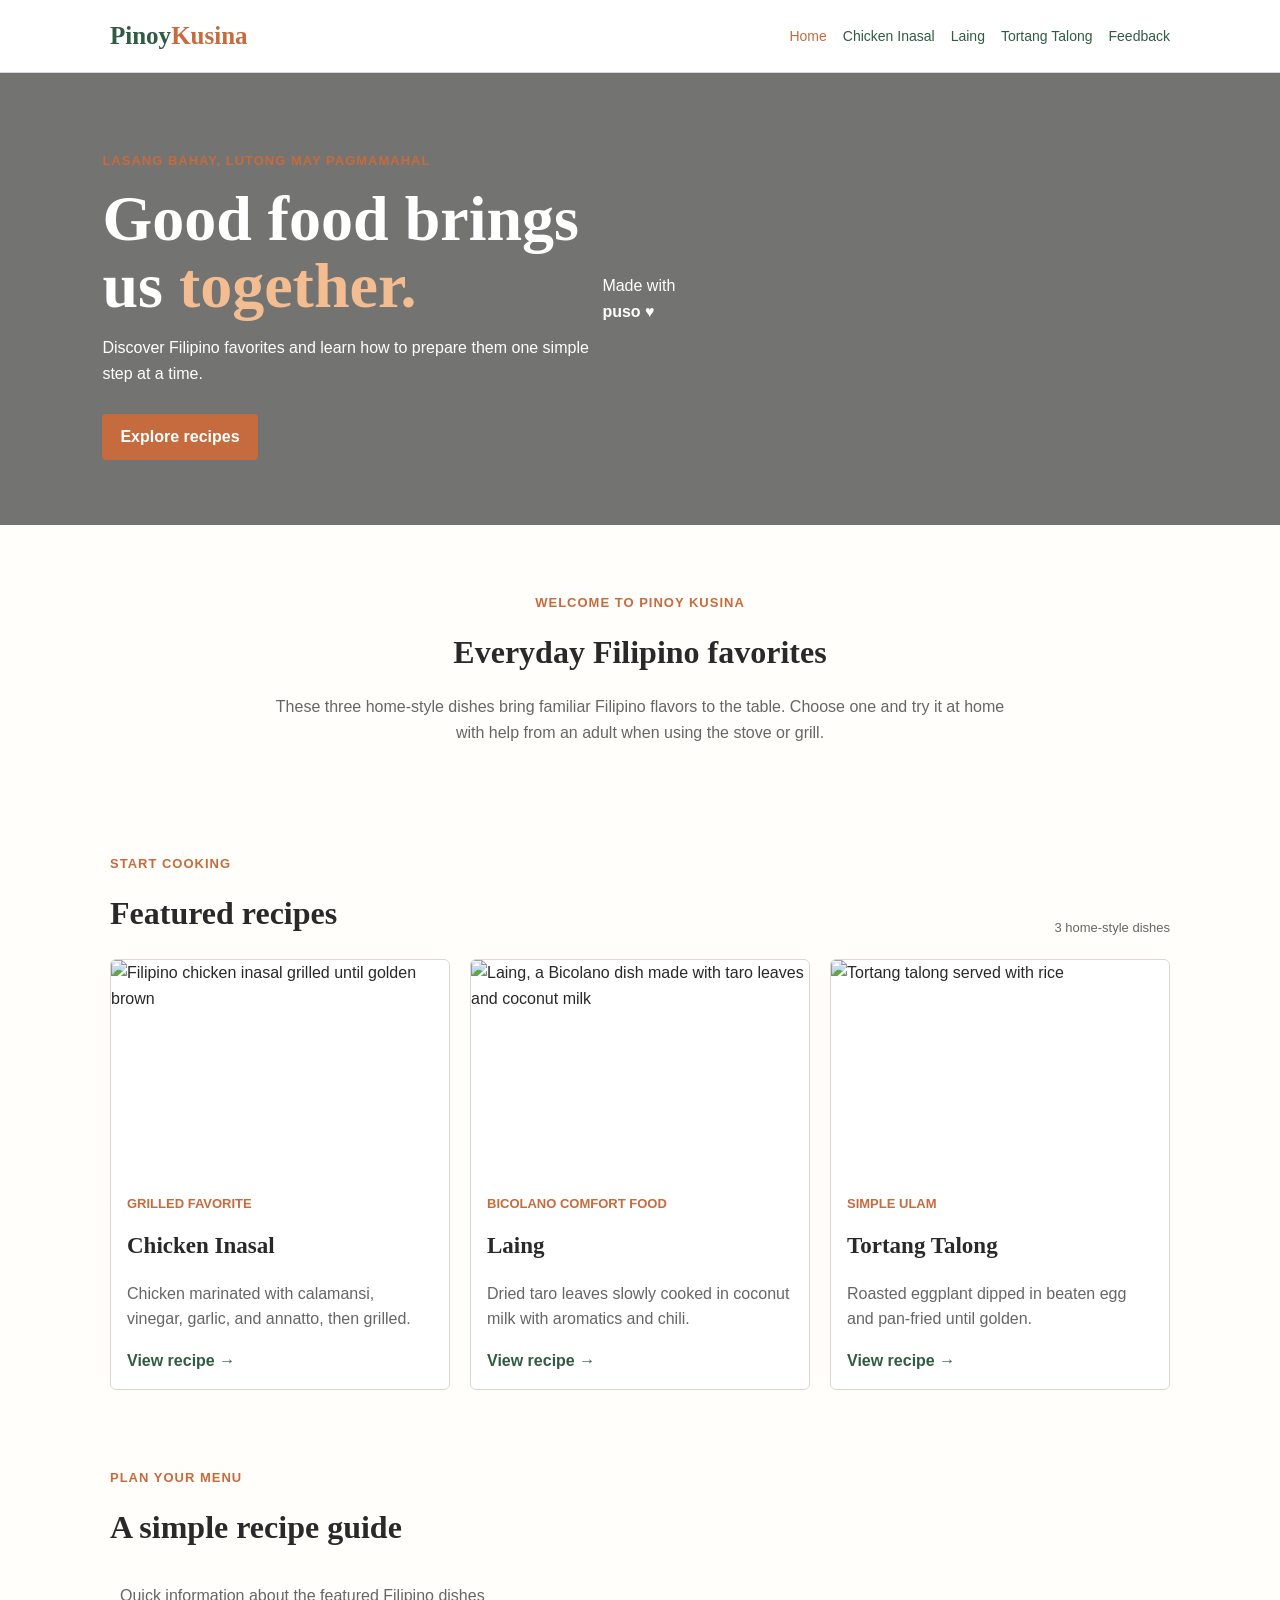
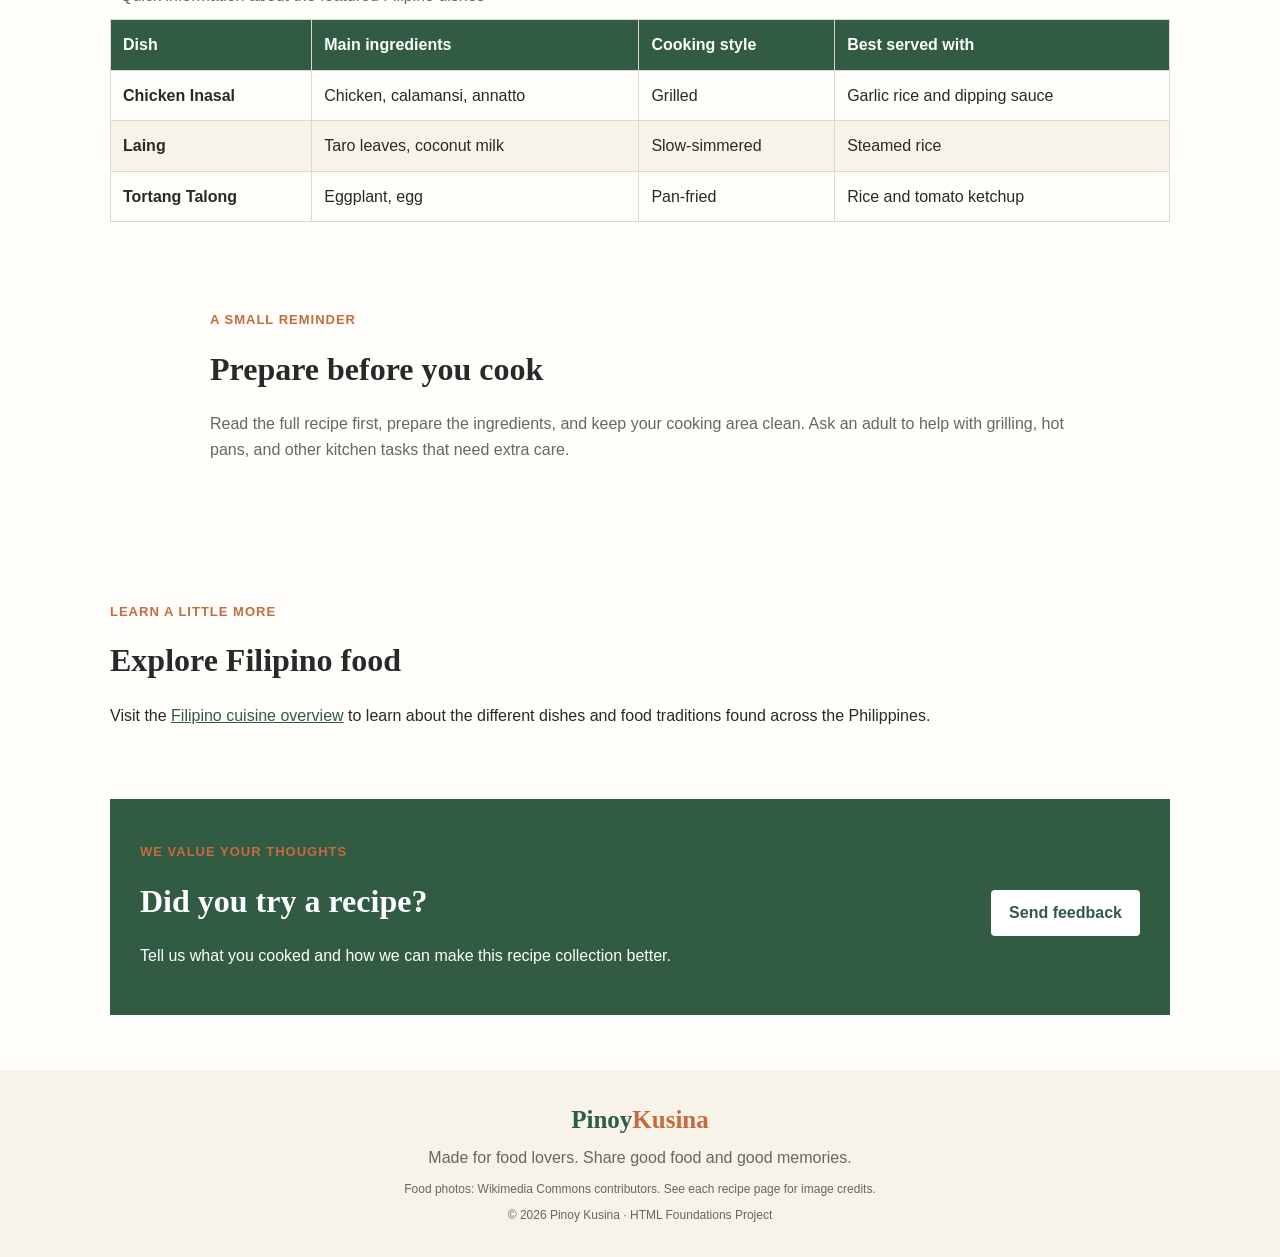
==== commit b960b214: "Update homepage with three Filipino recipes" ====
--- a/index.html
+++ b/index.html
@@ -3,7 +3,7 @@
 <head>
   <meta charset="UTF-8">
   <meta name="viewport" content="width=device-width, initial-scale=1.0">
-  <meta name="description" content="Explore simple Filipino recipes, cooking tips, and meals to share with family.">
+  <meta name="description" content="Simple Filipino recipes for home cooks, featuring Chicken Inasal, Laing, and Tortang Talong.">
   <title>Pinoy Kusina | Filipino Recipes</title>
   <link rel="stylesheet" href="styles.css">
 </head>
@@ -15,9 +15,9 @@
       <nav aria-label="Main navigation">
         <ul class="nav-list">
           <li><a aria-current="page" href="index.html">Home</a></li>
-          <li><a href="recipes/chicken-adobo.html">Adobo</a></li>
-          <li><a href="recipes/sinigang.html">Sinigang</a></li>
-          <li><a href="recipes/pancit-canton.html">Pancit</a></li>
+          <li><a href="recipes/chicken-inasal.html">Chicken Inasal</a></li>
+          <li><a href="recipes/laing.html">Laing</a></li>
+          <li><a href="recipes/tortang-talong.html">Tortang Talong</a></li>
           <li><a href="feedback.html">Feedback</a></li>
         </ul>
       </nav>
@@ -29,7 +29,7 @@
       <div class="hero-content">
         <p class="eyebrow">Lasang bahay, lutong may pagmamahal</p>
         <h1>Good food brings<br>us <span>together.</span></h1>
-        <p>Discover comforting Filipino favorites and learn how to cook them one simple step at a time.</p>
+        <p>Discover Filipino favorites and learn how to prepare them one simple step at a time.</p>
         <a class="button" href="#recipes">Explore recipes</a>
       </div>
       <div class="hero-note" aria-label="A little reminder">Made with<br><strong> puso ♥</strong></div>
@@ -38,7 +38,7 @@
     <section class="section intro">
       <p class="eyebrow">Welcome to Pinoy Kusina</p>
       <h2>Everyday Filipino favorites</h2>
-      <p class="section-lead">From a warm bowl of soup to a family-style noodle dish, these recipes celebrate the flavors we grew up with.</p>
+      <p class="section-lead">These three home-style dishes bring familiar Filipino flavors to the table. Choose one and try it at home with help from an adult when using the stove or grill.</p>
     </section>
 
     <section class="section recipe-section" id="recipes">
@@ -48,16 +48,31 @@
       </div>
       <div class="recipe-grid">
         <article class="recipe-card">
-          <img src="https://images.unsplash.com/photo-1547592180-85f173990554?auto=format&fit=crop&w=900&q=85" alt="A freshly prepared savory home-cooked meal in a bowl">
-          <div class="card-body"><p class="card-tag">Classic ulam</p><h3>Chicken Adobo</h3><p>Chicken simmered in soy sauce, vinegar, garlic, and peppercorns.</p><a class="text-link" href="recipes/chicken-adobo.html">View recipe <span aria-hidden="true">→</span></a></div>
+          <img src="https://commons.wikimedia.org/wiki/Special:FilePath/Grilled_Chicken_Inasal.jpg" alt="Filipino chicken inasal grilled until golden brown" loading="lazy">
+          <div class="card-body">
+            <p class="card-tag">Grilled favorite</p>
+            <h3>Chicken Inasal</h3>
+            <p>Chicken marinated with calamansi, vinegar, garlic, and annatto, then grilled.</p>
+            <a class="text-link" href="recipes/chicken-inasal.html">View recipe <span aria-hidden="true">→</span></a>
+          </div>
         </article>
         <article class="recipe-card">
-          <img src="https://commons.wikimedia.org/wiki/Special:FilePath/Sinigang_na_baboy.jpg" alt="A warm bowl of comforting soup with fresh ingredients">
-          <div class="card-body"><p class="card-tag">Sour and comforting</p><h3>Sinigang na Baboy</h3><p>A comforting pork soup with vegetables and a pleasantly sour broth.</p><a class="text-link" href="recipes/sinigang.html">View recipe <span aria-hidden="true">→</span></a></div>
+          <img src="https://commons.wikimedia.org/wiki/Special:FilePath/Laing%2C_Bicolano_dish.jpg" alt="Laing, a Bicolano dish made with taro leaves and coconut milk" loading="lazy">
+          <div class="card-body">
+            <p class="card-tag">Bicolano comfort food</p>
+            <h3>Laing</h3>
+            <p>Dried taro leaves slowly cooked in coconut milk with aromatics and chili.</p>
+            <a class="text-link" href="recipes/laing.html">View recipe <span aria-hidden="true">→</span></a>
+          </div>
         </article>
         <article class="recipe-card">
-          <img src="https://images.unsplash.com/photo-1569718212165-3a8278d5f624?auto=format&fit=crop&w=900&q=85" alt="A plate of stir-fried noodles ready to serve">
-          <div class="card-body"><p class="card-tag">Pang-handaan</p><h3>Pancit Canton</h3><p>Stir-fried noodles with vegetables and your choice of protein.</p><a class="text-link" href="recipes/pancit-canton.html">View recipe <span aria-hidden="true">→</span></a></div>
+          <img src="https://commons.wikimedia.org/wiki/Special:FilePath/Tortang_talong.jpg" alt="Tortang talong served with rice" loading="lazy">
+          <div class="card-body">
+            <p class="card-tag">Simple ulam</p>
+            <h3>Tortang Talong</h3>
+            <p>Roasted eggplant dipped in beaten egg and pan-fried until golden.</p>
+            <a class="text-link" href="recipes/tortang-talong.html">View recipe <span aria-hidden="true">→</span></a>
+          </div>
         </article>
       </div>
     </section>
@@ -66,12 +81,12 @@
       <div class="section-heading"><div><p class="eyebrow">Plan your menu</p><h2>A simple recipe guide</h2></div></div>
       <div class="table-wrap">
         <table>
-          <caption>Suggested dishes for a Filipino family meal</caption>
-          <thead><tr><th scope="col">Dish</th><th scope="col">Main ingredient</th><th scope="col">Cooking style</th><th scope="col">Best for</th></tr></thead>
+          <caption>Quick information about the featured Filipino dishes</caption>
+          <thead><tr><th scope="col">Dish</th><th scope="col">Main ingredients</th><th scope="col">Cooking style</th><th scope="col">Best served with</th></tr></thead>
           <tbody>
-            <tr><th scope="row">Chicken Adobo</th><td>Chicken</td><td>Simmered</td><td>Everyday lunch or dinner</td></tr>
-            <tr><th scope="row">Sinigang na Baboy</th><td>Pork</td><td>Boiled soup</td><td>Rainy days and family meals</td></tr>
-            <tr><th scope="row">Pancit Canton</th><td>Wheat noodles</td><td>Stir-fried</td><td>Celebrations and gatherings</td></tr>
+            <tr><th scope="row">Chicken Inasal</th><td>Chicken, calamansi, annatto</td><td>Grilled</td><td>Garlic rice and dipping sauce</td></tr>
+            <tr><th scope="row">Laing</th><td>Taro leaves, coconut milk</td><td>Slow-simmered</td><td>Steamed rice</td></tr>
+            <tr><th scope="row">Tortang Talong</th><td>Eggplant, egg</td><td>Pan-fried</td><td>Rice and tomato ketchup</td></tr>
           </tbody>
         </table>
       </div>
@@ -79,8 +94,14 @@
 
     <section class="section kitchen-note">
       <p class="eyebrow">A small reminder</p>
-      <h2>Cooking is easier when you prepare first</h2>
-      <p>Before starting, read the recipe, prepare the ingredients, and keep your cooking area clean. You can also adjust the seasoning based on your taste.</p>
+      <h2>Prepare before you cook</h2>
+      <p>Read the full recipe first, prepare the ingredients, and keep your cooking area clean. Ask an adult to help with grilling, hot pans, and other kitchen tasks that need extra care.</p>
+    </section>
+
+    <section class="section media-section">
+      <p class="eyebrow">Learn a little more</p>
+      <h2>Explore Filipino food</h2>
+      <p>Visit the <a href="https://en.wikipedia.org/wiki/Filipino_cuisine" target="_blank" rel="noopener noreferrer">Filipino cuisine overview</a> to learn about the different dishes and food traditions found across the Philippines.</p>
     </section>
 
     <section class="feedback-banner">
@@ -89,6 +110,11 @@
     </section>
   </main>
 
-  <footer class="site-footer"><a class="brand brand-footer" href="index.html">Pinoy<span>Kusina</span></a><p>Made for food lovers. Share good food and good memories.</p><small>© 2026 Pinoy Kusina · HTML Foundations Project</small></footer>
+  <footer class="site-footer">
+    <a class="brand brand-footer" href="index.html">Pinoy<span>Kusina</span></a>
+    <p>Made for food lovers. Share good food and good memories.</p>
+    <small>Food photos: Wikimedia Commons contributors. See each recipe page for image credits.</small><br>
+    <small>© 2026 Pinoy Kusina · HTML Foundations Project</small>
+  </footer>
 </body>
 </html>
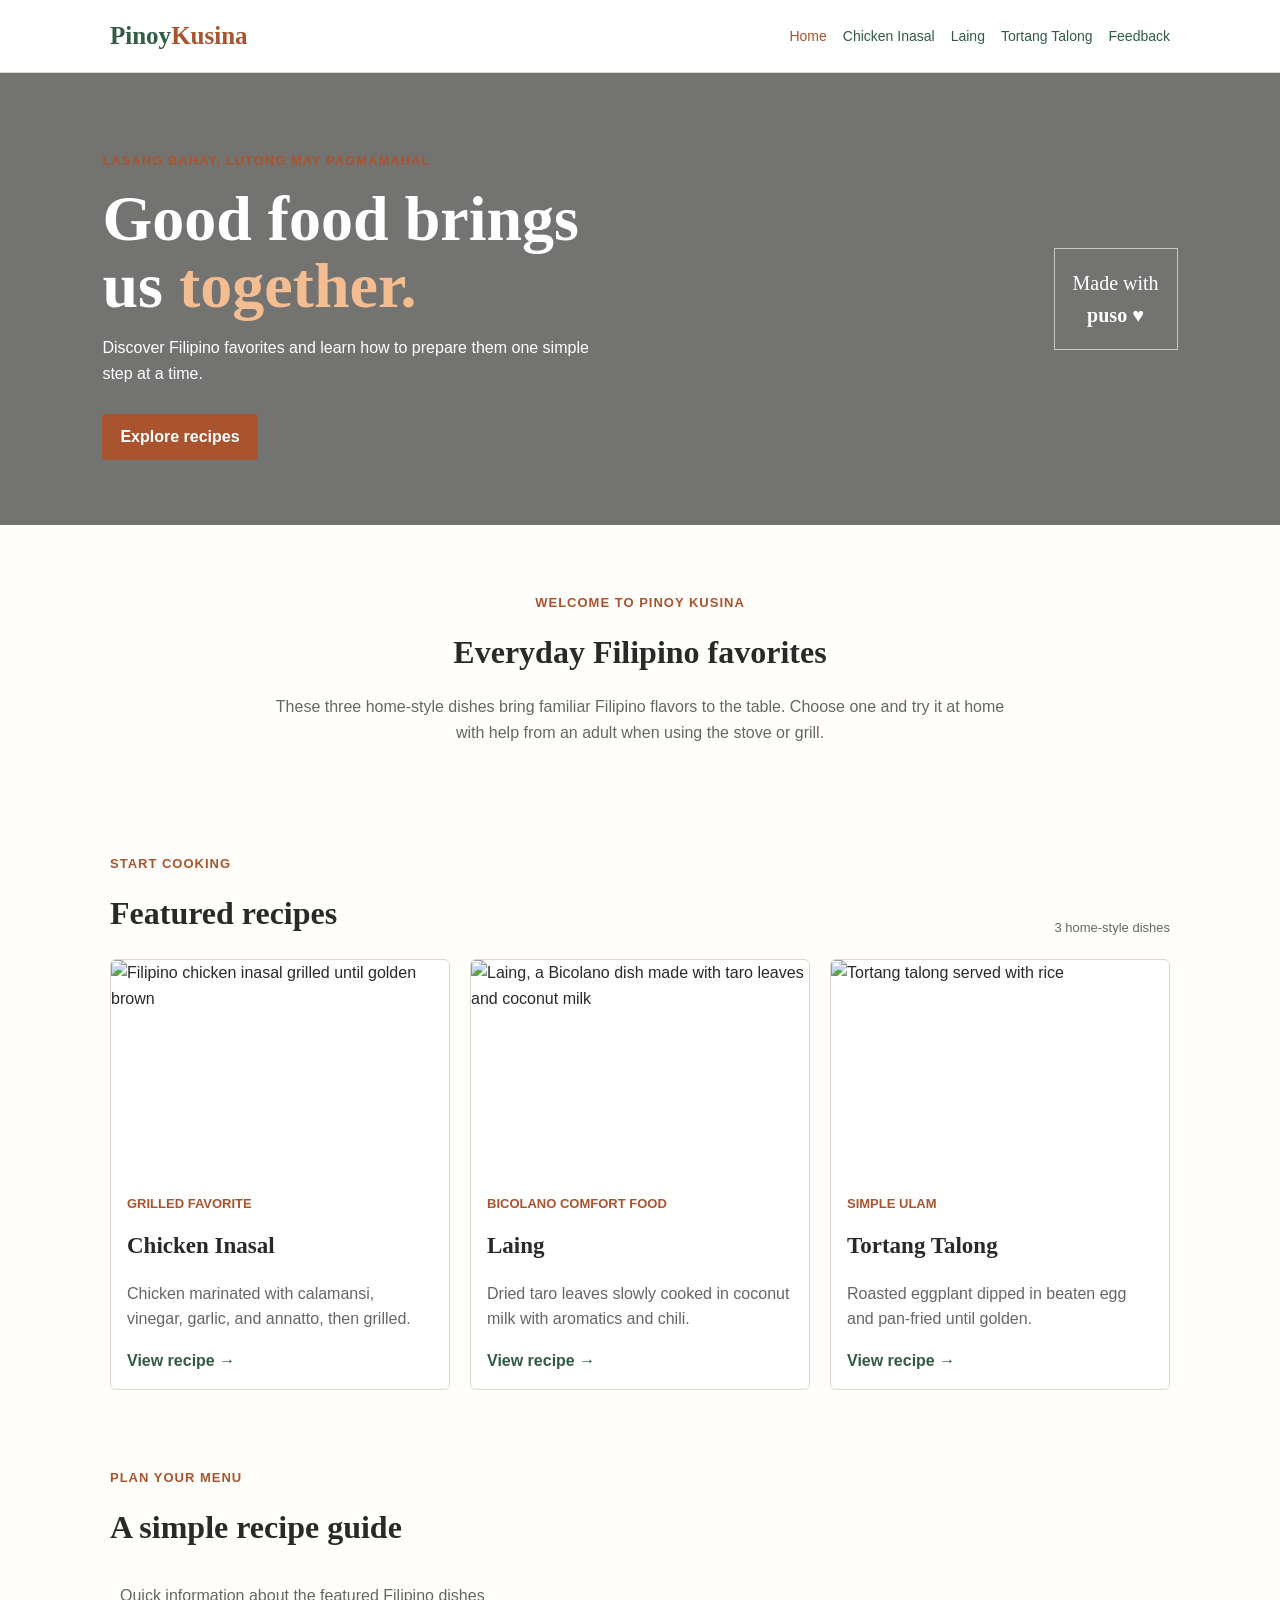
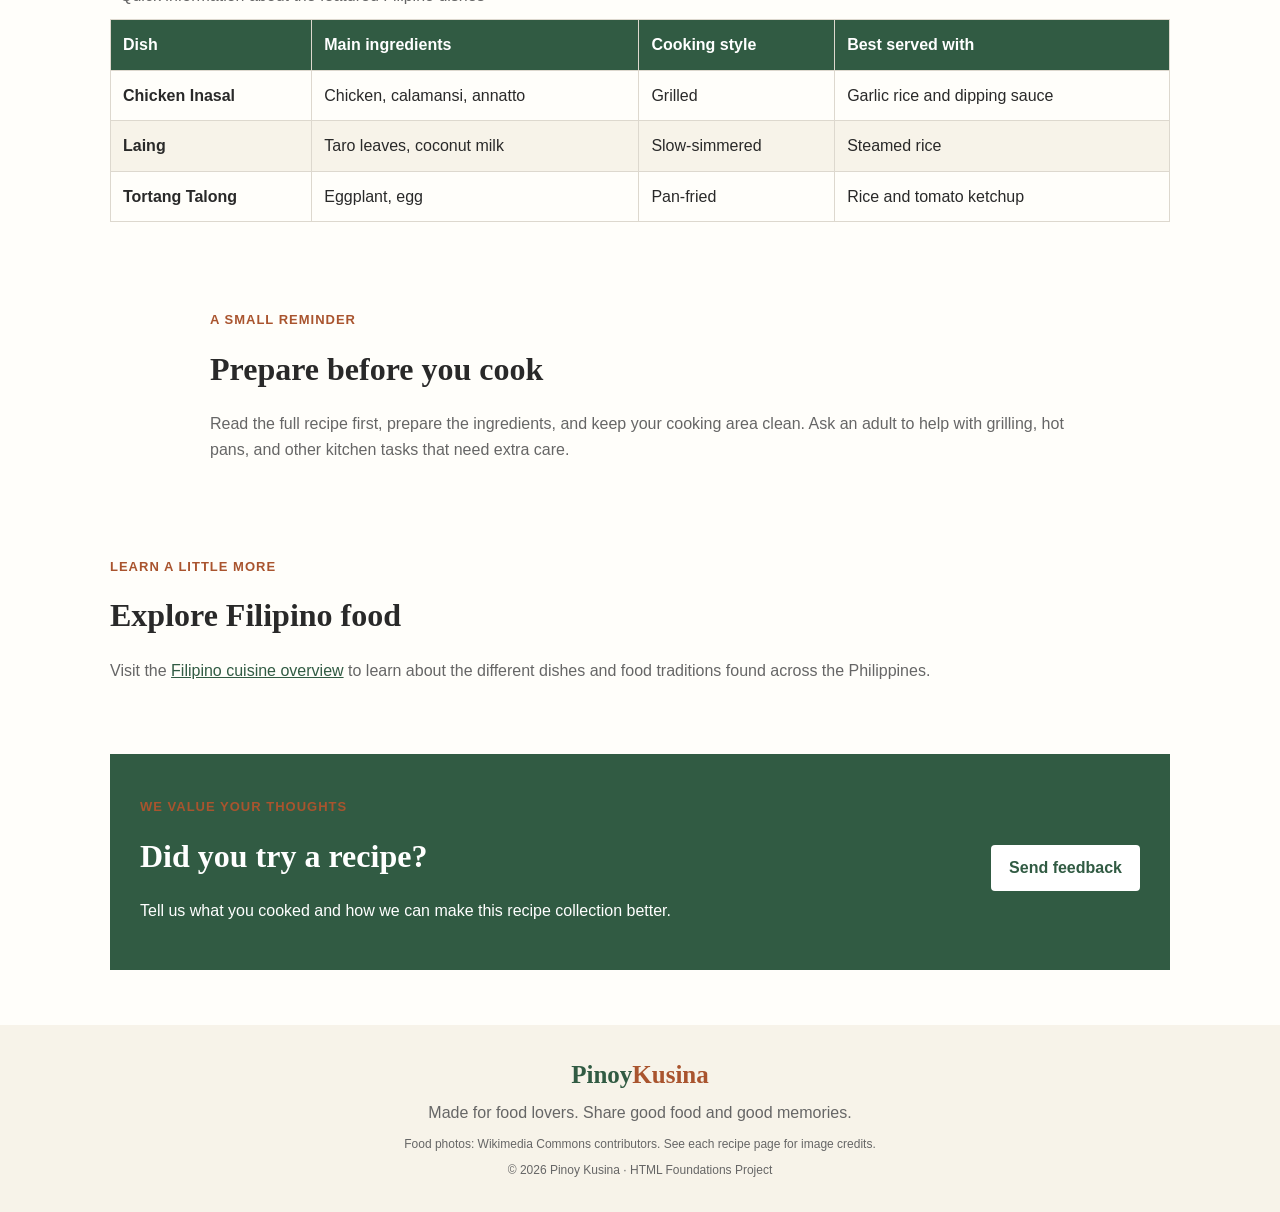
==== commit e3c815cd: "Fix invalid aria-label on hero note" ====
--- a/index.html
+++ b/index.html
@@ -32,7 +32,7 @@
         <p>Discover Filipino favorites and learn how to prepare them one simple step at a time.</p>
         <a class="button" href="#recipes">Explore recipes</a>
       </div>
-      <div class="hero-note" aria-label="A little reminder">Made with<br><strong> puso ♥</strong></div>
+      <div class="hero-note">Made with<br><strong> puso ♥</strong></div>
     </section>
 
     <section class="section intro">
--- a/styles.css
+++ b/styles.css
@@ -1,6 +1,6 @@
 :root {
   --green: #315b43;
-  --orange: #c66b3d;
+  --orange: #a9542e;
   --cream: #f7f3e9;
   --text: #292929;
   --muted: #666;
@@ -27,7 +27,7 @@
 .hero h1 span { color: #f3bd91; }
 .hero-content > p:not(.eyebrow) { max-width: 500px; }
 .button { display: inline-block; margin-top: 12px; padding: 10px 18px; border: 0; border-radius: 4px; background: var(--orange); color: white; font-weight: bold; text-decoration: none; cursor: pointer; }
-.button:hover { background: #a9542e; }
+.button:hover { background: #8f4426; }
 .section { max-width: 1100px; margin: auto; padding: 55px 20px; }
 .intro { max-width: 780px; text-align: center; padding-bottom: 25px; }
 h2 { margin: 0; font-family: Georgia, serif; font-size: 32px; }
@@ -96,3 +96,21 @@
   .feedback-banner { align-items: flex-start; flex-direction: column; padding: 22px; }
   .form-card { padding: 16px; }
 }
+
+
+.image-credit { margin: 8px 0 18px; color: var(--muted); font-size: 12px; }
+.image-credit a { color: var(--green); }
+.media-section { padding-top: 10px; }
+.media-section p:last-child { color: var(--muted); }
+.hero-note { margin-left: auto; padding: 18px; border: 1px solid rgba(255,255,255,.6); color: white; font-family: Georgia, serif; font-size: 20px; text-align: center; }
+@media (max-width: 520px) { .hero-note { display: none; } }
+
+
+/* Responsive embedded video for the multimedia requirement */
+.recipe-video { margin: 28px 0; }
+.recipe-video h2 { margin: 25px 0 10px; font-size: 27px; }
+.recipe-video p { color: var(--muted); }
+.video-wrapper { width: 100%; aspect-ratio: 16 / 9; overflow: hidden; background: #111; }
+.video-wrapper iframe { width: 100%; height: 100%; border: 0; display: block; }
+
+.form-status { color: var(--green); font-weight: bold; }
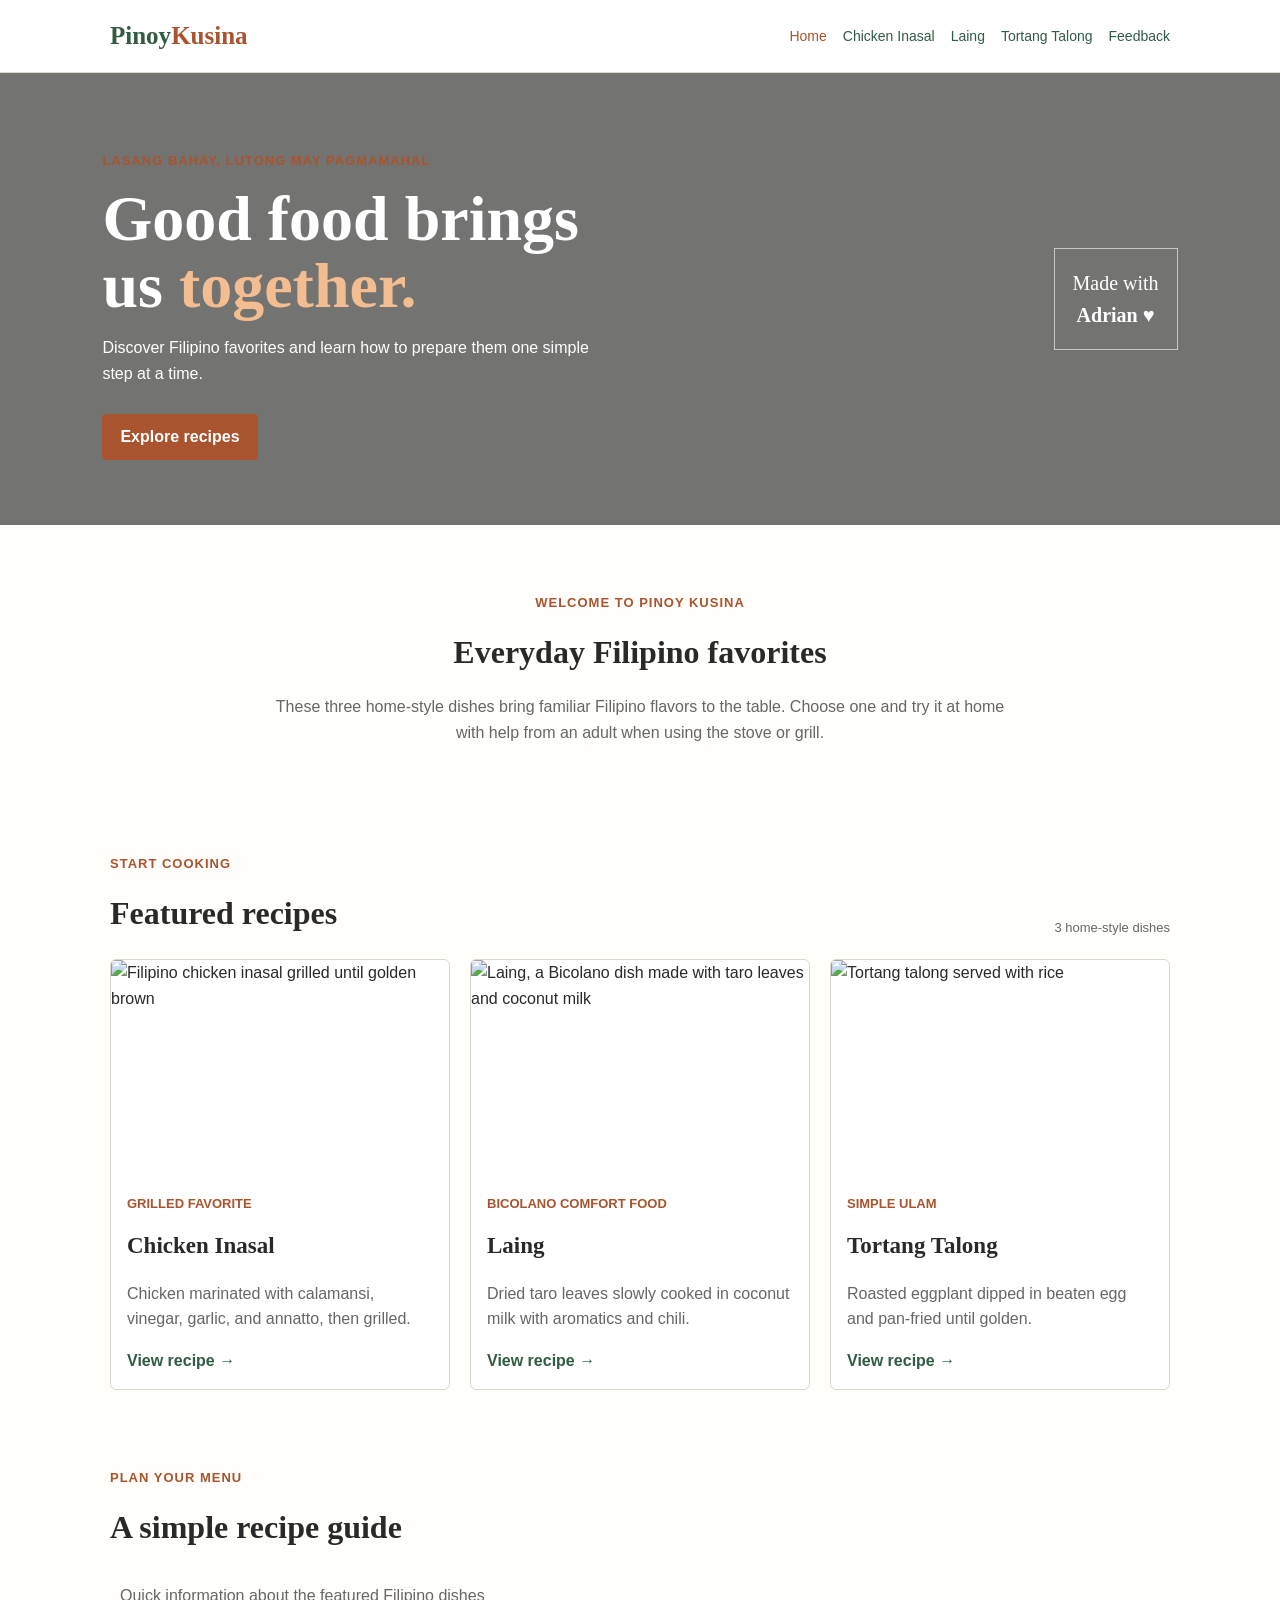
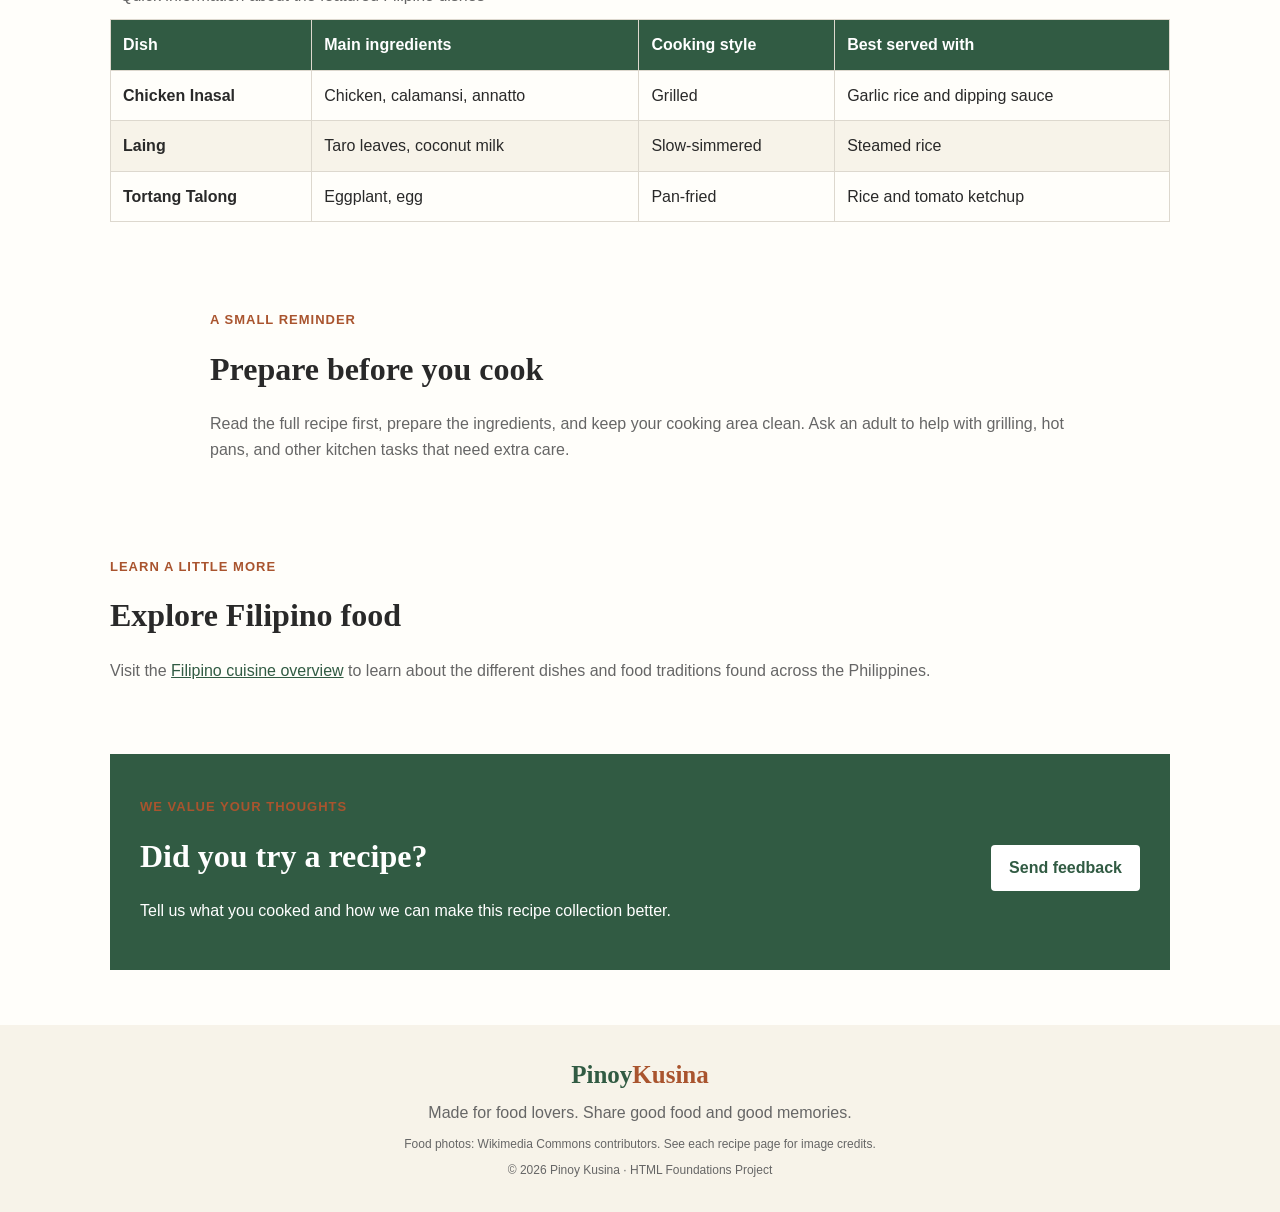
==== commit bef7cba6: "Update homepage signature to Made with Adrian" ====
--- a/index.html
+++ b/index.html
@@ -32,7 +32,7 @@
         <p>Discover Filipino favorites and learn how to prepare them one simple step at a time.</p>
         <a class="button" href="#recipes">Explore recipes</a>
       </div>
-      <div class="hero-note">Made with<br><strong> puso ♥</strong></div>
+      <div class="hero-note">Made with<br><strong>Adrian ♥</strong></div>
     </section>
 
     <section class="section intro">
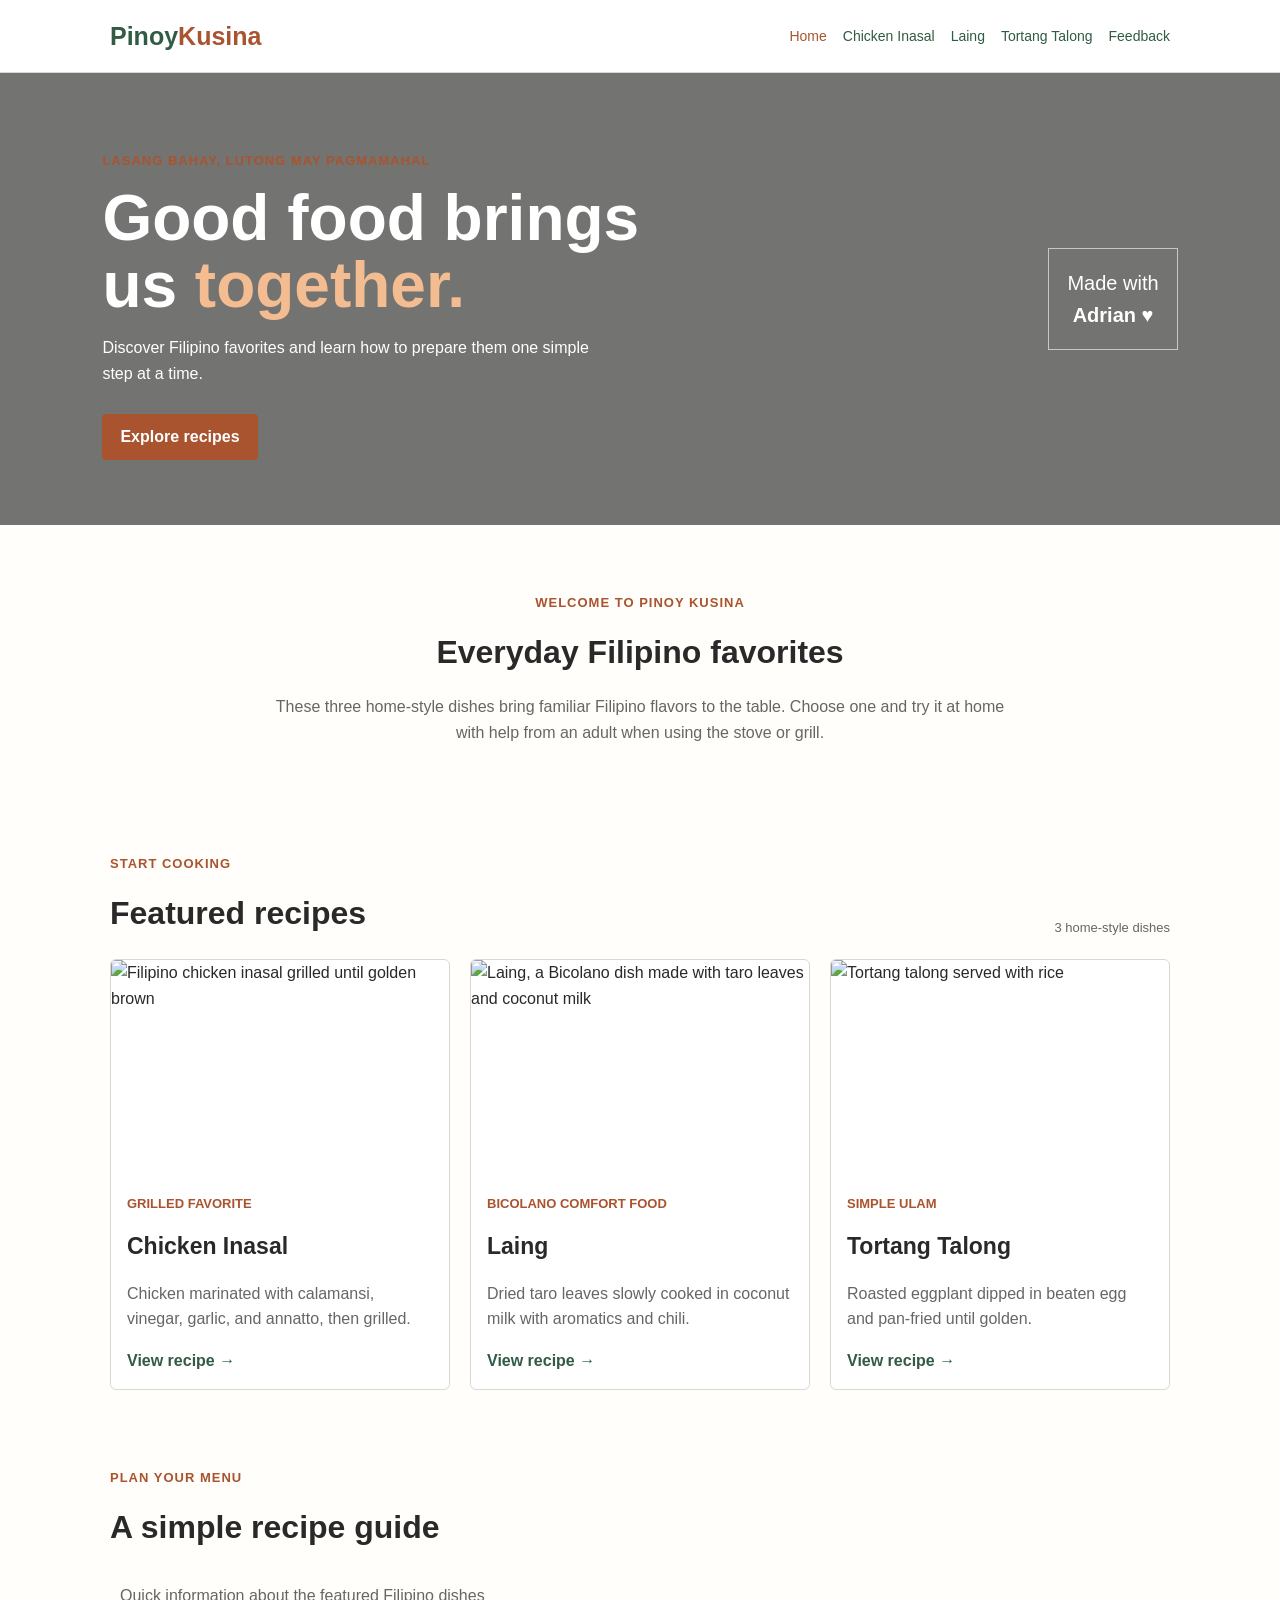
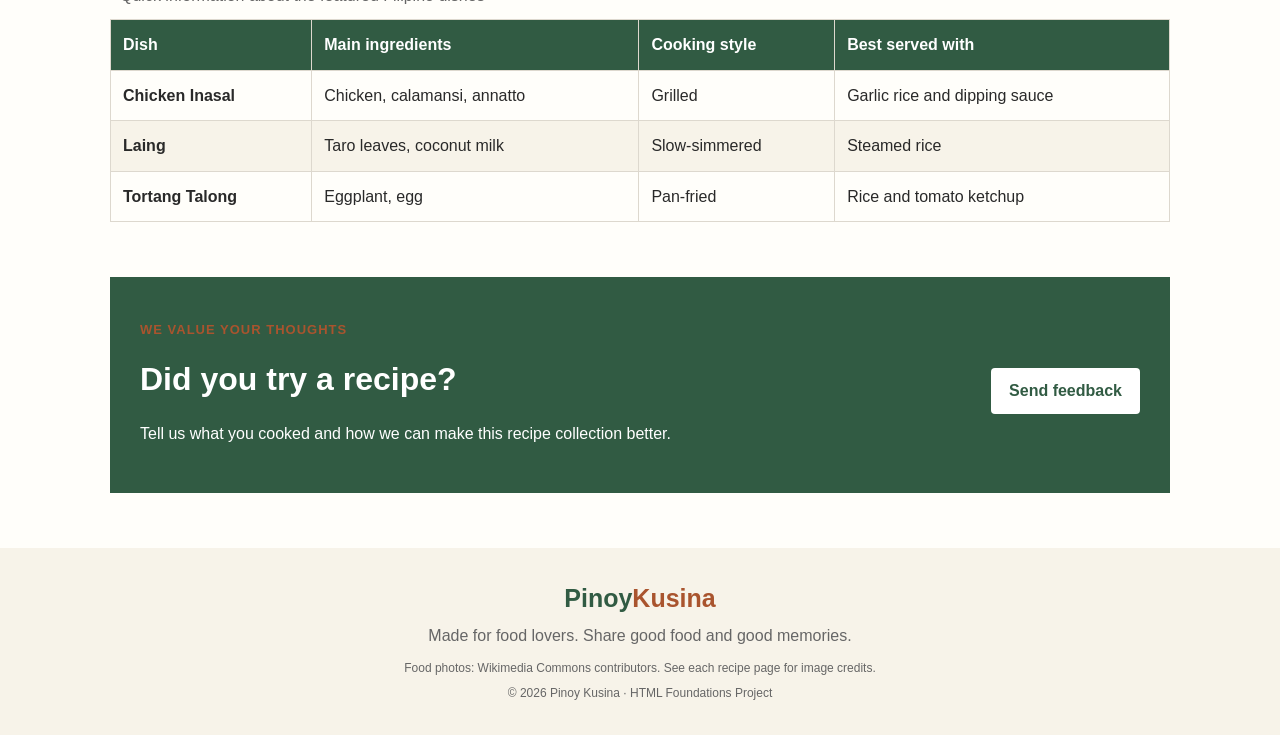
==== commit 77438be8: "Remove extra homepage sections not listed in the assignment" ====
--- a/index.html
+++ b/index.html
@@ -92,18 +92,6 @@
       </div>
     </section>
 
-    <section class="section kitchen-note">
-      <p class="eyebrow">A small reminder</p>
-      <h2>Prepare before you cook</h2>
-      <p>Read the full recipe first, prepare the ingredients, and keep your cooking area clean. Ask an adult to help with grilling, hot pans, and other kitchen tasks that need extra care.</p>
-    </section>
-
-    <section class="section media-section">
-      <p class="eyebrow">Learn a little more</p>
-      <h2>Explore Filipino food</h2>
-      <p>Visit the <a href="https://en.wikipedia.org/wiki/Filipino_cuisine" target="_blank" rel="noopener noreferrer">Filipino cuisine overview</a> to learn about the different dishes and food traditions found across the Philippines.</p>
-    </section>
-
     <section class="feedback-banner">
       <div><p class="eyebrow">We value your thoughts</p><h2>Did you try a recipe?</h2><p>Tell us what you cooked and how we can make this recipe collection better.</p></div>
       <a class="button button-light" href="feedback.html">Send feedback</a>
--- a/styles.css
+++ b/styles.css
@@ -15,7 +15,7 @@
 .skip-link:focus { left: 10px; }
 .site-header { background: white; border-bottom: 1px solid var(--line); }
 .header-inner { max-width: 1100px; margin: auto; padding: 16px 20px; display: flex; justify-content: space-between; align-items: center; gap: 20px; }
-.brand { color: var(--green); font-family: Georgia, serif; font-size: 25px; font-weight: bold; text-decoration: none; }
+.brand { color: var(--green); font-family: Arial, Helvetica, sans-serif; font-size: 25px; font-weight: bold; text-decoration: none; }
 .brand span { color: var(--orange); }
 .nav-list { display: flex; flex-wrap: wrap; gap: 16px; list-style: none; padding: 0; margin: 0; }
 .nav-list a { text-decoration: none; font-size: 14px; }
@@ -23,14 +23,14 @@
 .hero { min-height: 390px; padding: 65px 8%; display: flex; align-items: center; background: linear-gradient(rgba(0,0,0,.55), rgba(0,0,0,.55)), url('https://images.unsplash.com/photo-1547592180-85f173990554?auto=format&fit=crop&w=1500&q=85') center/cover; color: white; }
 .hero-content { max-width: 620px; }
 .eyebrow { color: var(--orange); font-size: 13px; font-weight: bold; letter-spacing: 1px; text-transform: uppercase; }
-.hero h1 { margin: 8px 0; font-family: Georgia, serif; font-size: clamp(38px, 6vw, 64px); line-height: 1.05; }
+.hero h1 { margin: 8px 0; font-family: Arial, Helvetica, sans-serif; font-size: clamp(38px, 6vw, 64px); line-height: 1.05; }
 .hero h1 span { color: #f3bd91; }
 .hero-content > p:not(.eyebrow) { max-width: 500px; }
 .button { display: inline-block; margin-top: 12px; padding: 10px 18px; border: 0; border-radius: 4px; background: var(--orange); color: white; font-weight: bold; text-decoration: none; cursor: pointer; }
 .button:hover { background: #8f4426; }
 .section { max-width: 1100px; margin: auto; padding: 55px 20px; }
 .intro { max-width: 780px; text-align: center; padding-bottom: 25px; }
-h2 { margin: 0; font-family: Georgia, serif; font-size: 32px; }
+h2 { margin: 0; font-family: Arial, Helvetica, sans-serif; font-size: 32px; }
 .section-lead { color: var(--muted); }
 .section-heading { display: flex; justify-content: space-between; align-items: end; gap: 15px; margin-bottom: 20px; }
 .small-note, .card-tag { color: var(--muted); font-size: 13px; }
@@ -39,7 +39,7 @@
 .recipe-card img { width: 100%; height: 205px; object-fit: cover; }
 .card-body { padding: 16px; }
 .card-tag { color: var(--orange); font-weight: bold; text-transform: uppercase; }
-.card-body h3 { margin: 5px 0; font-family: Georgia, serif; font-size: 23px; }
+.card-body h3 { margin: 5px 0; font-family: Arial, Helvetica, sans-serif; font-size: 23px; }
 .card-body p:not(.card-tag) { color: var(--muted); }
 .text-link { font-weight: bold; text-decoration: none; }
 .text-link:hover { color: var(--orange); }
@@ -61,7 +61,7 @@
 .site-footer p { margin: 5px 0; }
 .site-footer small { font-size: 12px; }
 .page-hero { padding: 45px 20px; background: var(--cream); text-align: center; }
-.page-hero h1 { margin: 5px 0; font-family: Georgia, serif; font-size: clamp(36px, 6vw, 55px); }
+.page-hero h1 { margin: 5px 0; font-family: Arial, Helvetica, sans-serif; font-size: clamp(36px, 6vw, 55px); }
 .page-hero p:last-child { max-width: 620px; margin: 10px auto; color: var(--muted); }
 .recipe-layout { display: grid; grid-template-columns: 1.5fr .7fr; gap: 35px; align-items: start; }
 .recipe-photo { width: 100%; max-height: 420px; object-fit: cover; }
@@ -102,7 +102,7 @@
 .image-credit a { color: var(--green); }
 .media-section { padding-top: 10px; }
 .media-section p:last-child { color: var(--muted); }
-.hero-note { margin-left: auto; padding: 18px; border: 1px solid rgba(255,255,255,.6); color: white; font-family: Georgia, serif; font-size: 20px; text-align: center; }
+.hero-note { margin-left: auto; padding: 18px; border: 1px solid rgba(255,255,255,.6); color: white; font-family: Arial, Helvetica, sans-serif; font-size: 20px; text-align: center; }
 @media (max-width: 520px) { .hero-note { display: none; } }
 
 
@@ -114,3 +114,8 @@
 .video-wrapper iframe { width: 100%; height: 100%; border: 0; display: block; }
 
 .form-status { color: var(--green); font-weight: bold; }
+
+/* Use one simple, familiar font across the whole website */
+body, body * {
+  font-family: Verdana, Geneva, sans-serif;
+}
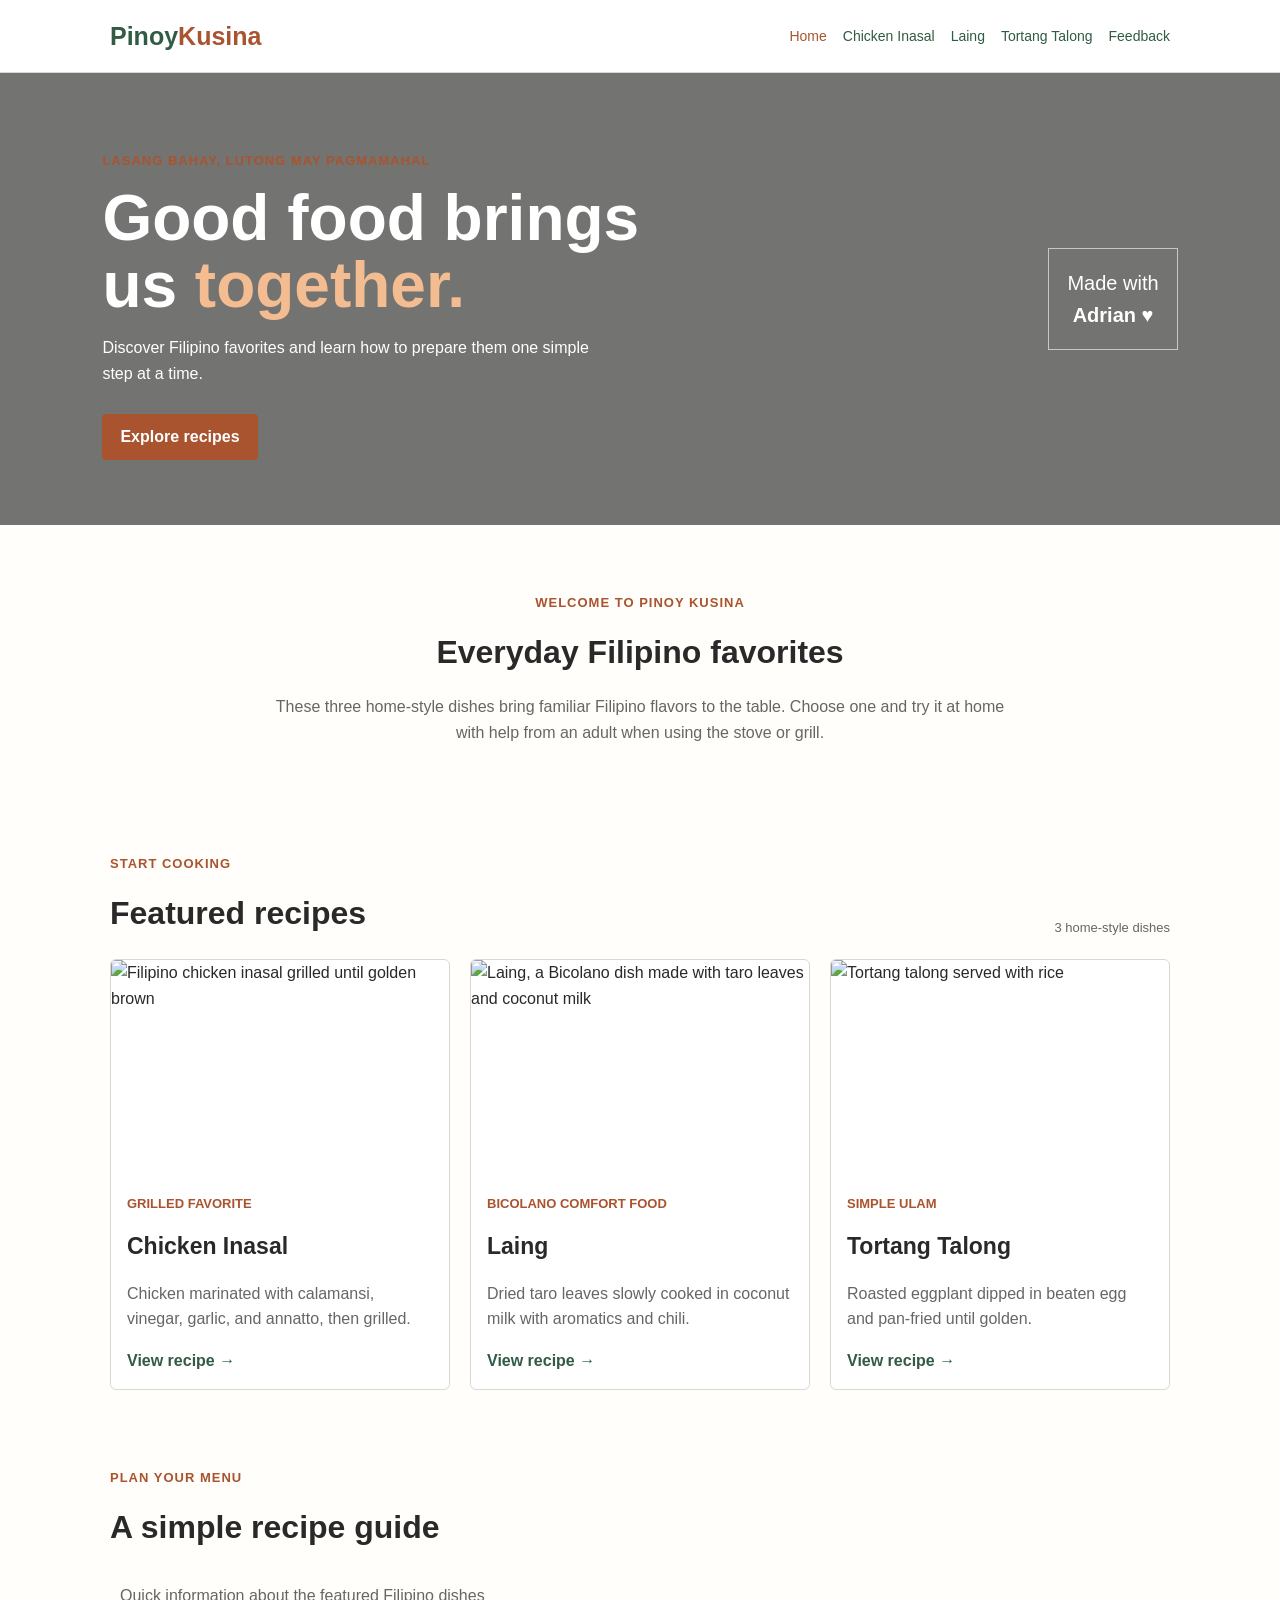
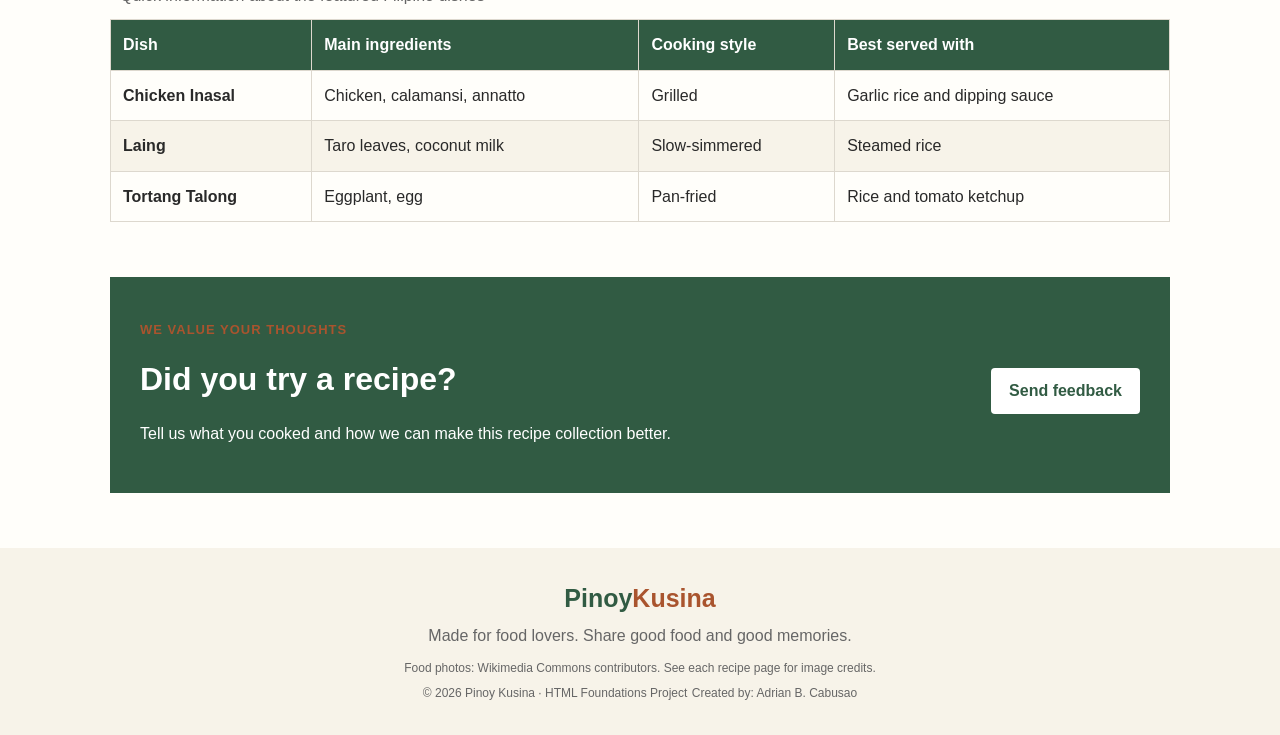
==== commit fca96592: "Add subtle creator credit to homepage footer" ====
--- a/index.html
+++ b/index.html
@@ -103,6 +103,7 @@
     <p>Made for food lovers. Share good food and good memories.</p>
     <small>Food photos: Wikimedia Commons contributors. See each recipe page for image credits.</small><br>
     <small>© 2026 Pinoy Kusina · HTML Foundations Project</small>
+    <small class="creator-credit">Created by: Adrian B. Cabusao</small>
   </footer>
 </body>
 </html>
